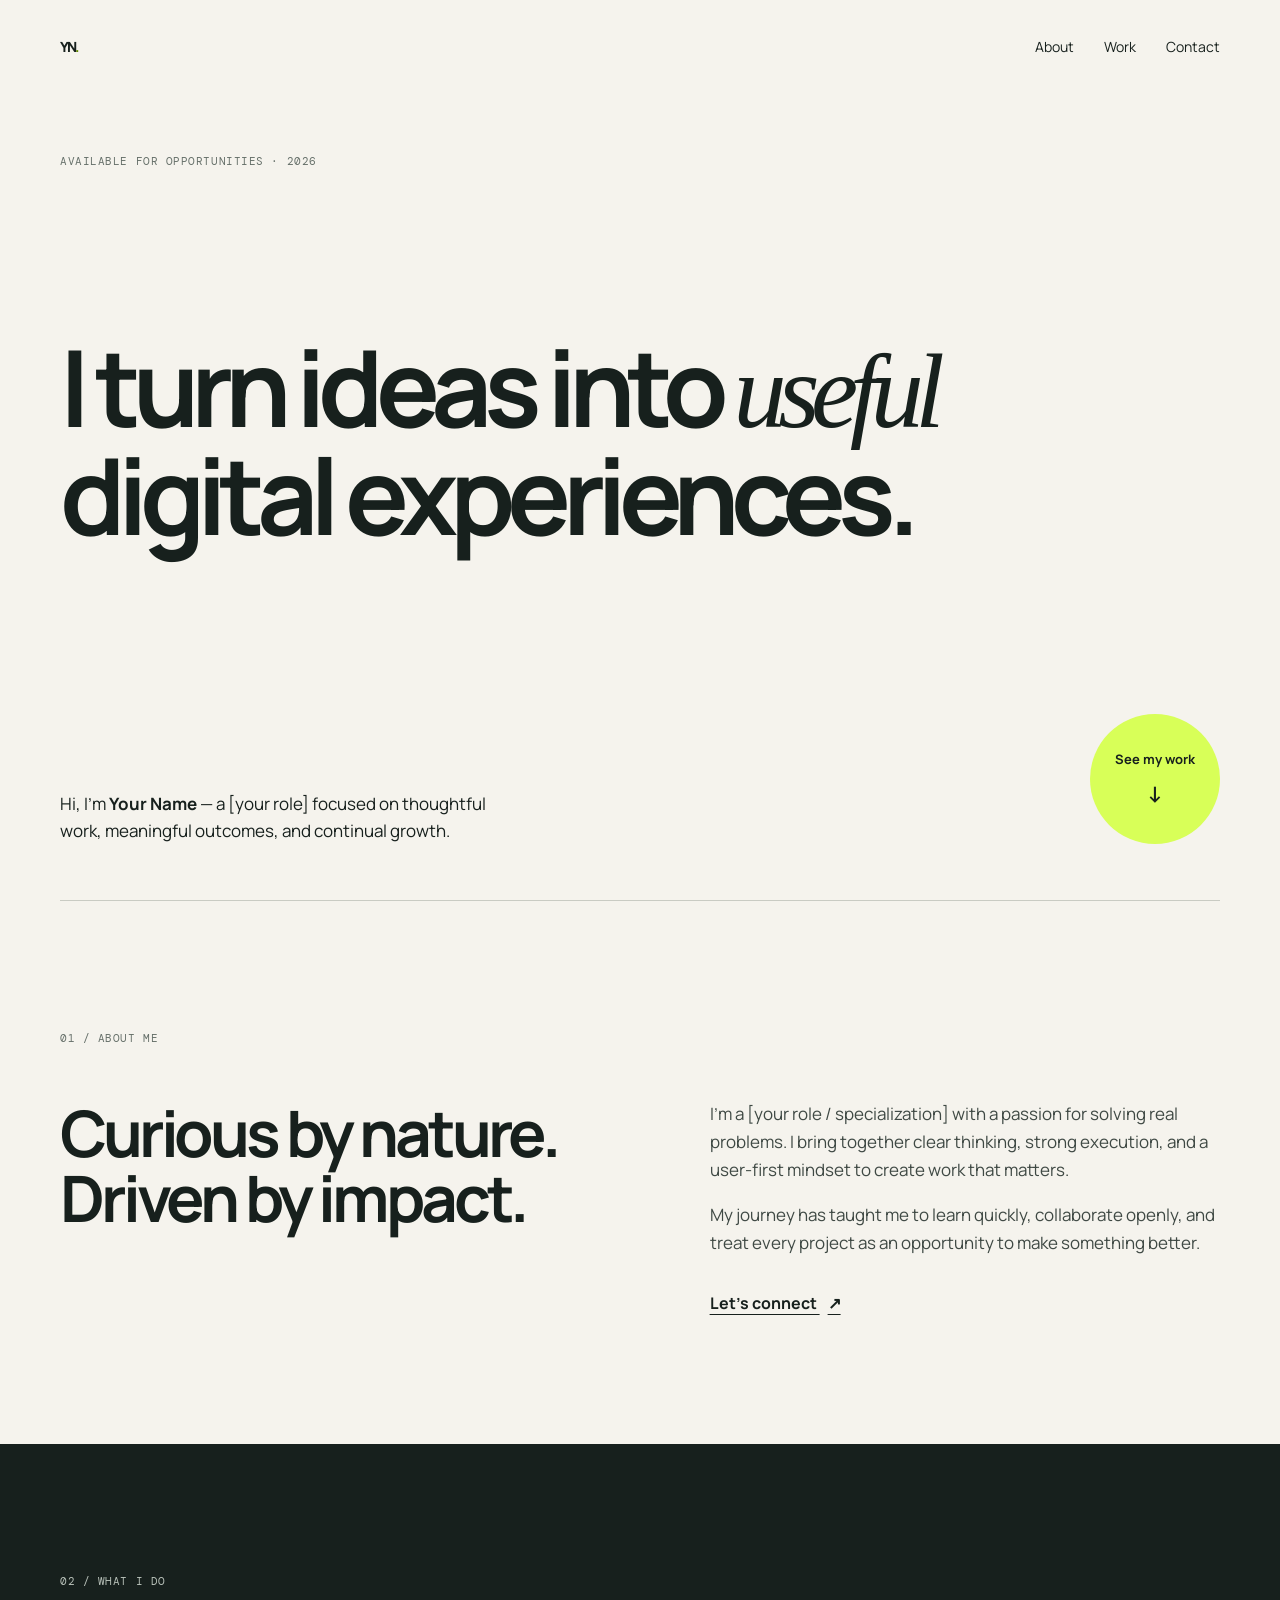
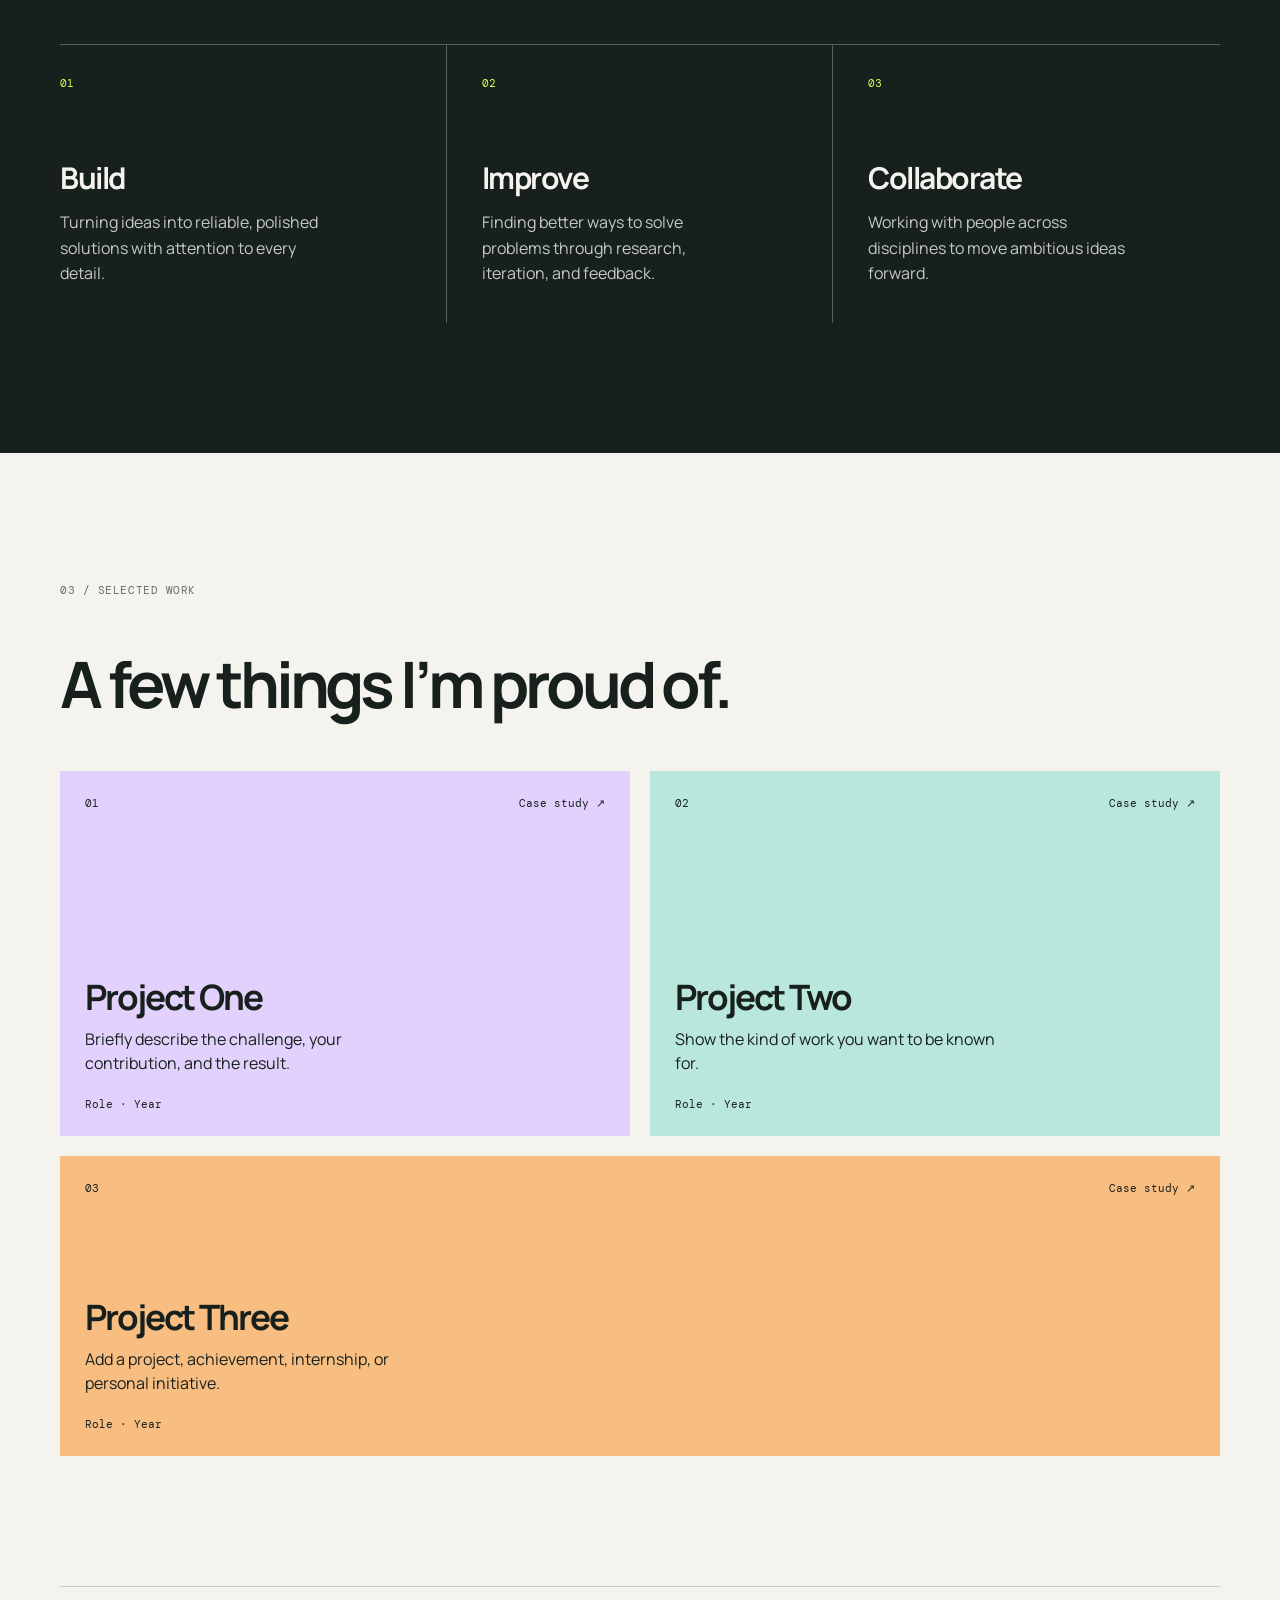
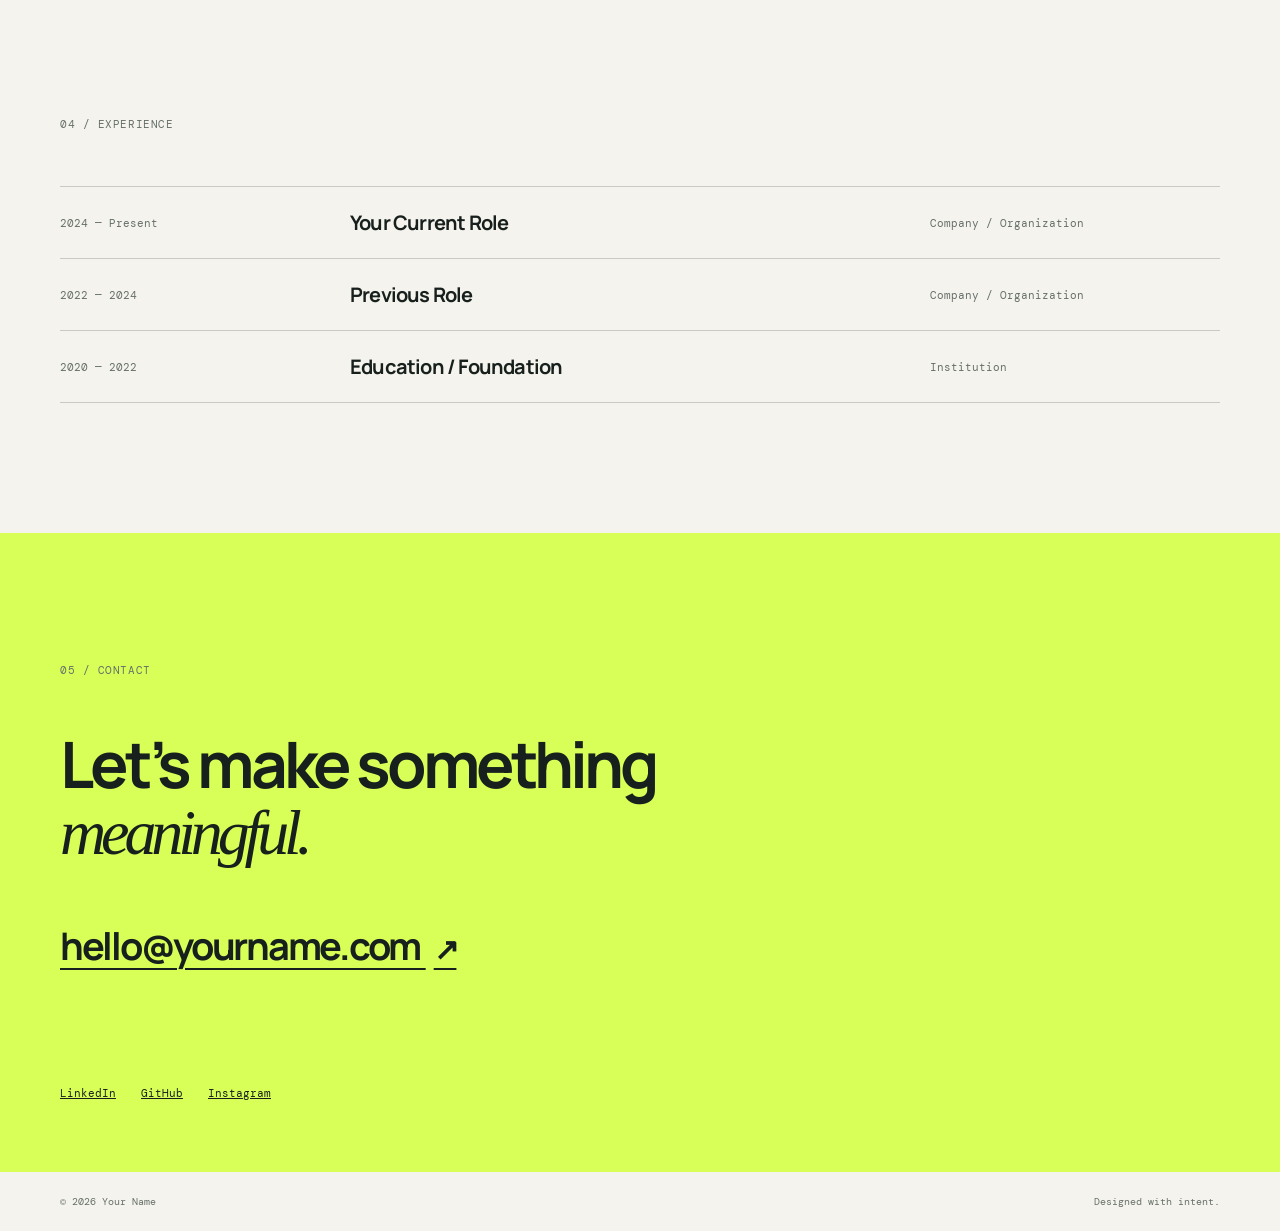
==== index.html @ f80cfa5d "Add files via upload" ====
<!doctype html>
<html lang="en">
<head>
  <meta charset="UTF-8" />
  <meta name="viewport" content="width=device-width, initial-scale=1.0" />
  <meta name="description" content="Personal portfolio of Your Name." />
  <title>Your Name — Portfolio</title>
  <link rel="preconnect" href="https://fonts.googleapis.com">
  <link rel="preconnect" href="https://fonts.gstatic.com" crossorigin>
  <link href="https://fonts.googleapis.com/css2?family=DM+Mono:wght@400;500&family=Manrope:wght@400;500;600;700;800&display=swap" rel="stylesheet">
  <link rel="stylesheet" href="styles.css" />
</head>
<body>
  <header class="nav wrap">
    <a class="logo" href="#home" aria-label="Your Name home">YN<span>.</span></a>
    <button class="menu" aria-label="Open navigation" aria-expanded="false">Menu</button>
    <nav aria-label="Main navigation"><a href="#about">About</a><a href="#work">Work</a><a href="#contact">Contact</a></nav>
  </header>

  <main id="home">
    <section class="hero wrap">
      <p class="eyebrow">Available for opportunities · 2026</p>
      <h1>I turn ideas into <em>useful</em> digital experiences.</h1>
      <div class="hero-bottom">
        <p>Hi, I’m <strong>Your Name</strong> — a [your role] focused on thoughtful work, meaningful outcomes, and continual growth.</p>
        <a class="round-link" href="#work">See my work <span>↓</span></a>
      </div>
    </section>

    <section id="about" class="about wrap section">
      <p class="eyebrow">01 / About me</p>
      <div class="split">
        <h2>Curious by nature.<br>Driven by impact.</h2>
        <div>
          <p>I’m a [your role / specialization] with a passion for solving real problems. I bring together clear thinking, strong execution, and a user-first mindset to create work that matters.</p>
          <p>My journey has taught me to learn quickly, collaborate openly, and treat every project as an opportunity to make something better.</p>
          <a class="text-link" href="#contact">Let’s connect <span>↗</span></a>
        </div>
      </div>
    </section>

    <section class="skills section"><div class="wrap">
      <p class="eyebrow">02 / What I do</p>
      <div class="skill-grid">
        <article><span>01</span><h3>Build</h3><p>Turning ideas into reliable, polished solutions with attention to every detail.</p></article>
        <article><span>02</span><h3>Improve</h3><p>Finding better ways to solve problems through research, iteration, and feedback.</p></article>
        <article><span>03</span><h3>Collaborate</h3><p>Working with people across disciplines to move ambitious ideas forward.</p></article>
      </div>
    </div></section>

    <section id="work" class="work wrap section">
      <p class="eyebrow">03 / Selected work</p>
      <h2>A few things I’m proud of.</h2>
      <div class="projects">
        <a class="project one" href="#" aria-label="View Project One"><div><span>01</span><span>Case study ↗</span></div><h3>Project One</h3><p>Briefly describe the challenge, your contribution, and the result.</p><small>Role · Year</small></a>
        <a class="project two" href="#" aria-label="View Project Two"><div><span>02</span><span>Case study ↗</span></div><h3>Project Two</h3><p>Show the kind of work you want to be known for.</p><small>Role · Year</small></a>
        <a class="project three" href="#" aria-label="View Project Three"><div><span>03</span><span>Case study ↗</span></div><h3>Project Three</h3><p>Add a project, achievement, internship, or personal initiative.</p><small>Role · Year</small></a>
      </div>
    </section>

    <section class="experience wrap section">
      <p class="eyebrow">04 / Experience</p>
      <div class="roles">
        <div><p>2024 — Present</p><h3>Your Current Role</h3><span>Company / Organization</span></div>
        <div><p>2022 — 2024</p><h3>Previous Role</h3><span>Company / Organization</span></div>
        <div><p>2020 — 2022</p><h3>Education / Foundation</h3><span>Institution</span></div>
      </div>
    </section>

    <section id="contact" class="contact"><div class="wrap">
      <p class="eyebrow">05 / Contact</p>
      <h2>Let’s make something<br><em>meaningful.</em></h2>
      <a class="email" href="mailto:hello@yourname.com">hello@yourname.com <span>↗</span></a>
      <div class="socials"><a href="#">LinkedIn</a><a href="#">GitHub</a><a href="#">Instagram</a></div>
    </div></section>
  </main>
  <footer class="wrap"><span>© 2026 Your Name</span><span>Designed with intent.</span></footer>
  <script src="script.js"></script>
</body>
</html>
---- styles.css ----
:root{--ink:#17201d;--paper:#f5f3ed;--lime:#d8ff58;--line:#c9cbc3;--muted:#66706a}*{box-sizing:border-box}html{scroll-behavior:smooth}body{margin:0;background:var(--paper);color:var(--ink);font-family:Manrope,Arial,sans-serif}.wrap{width:min(1160px,calc(100% - 48px));margin:auto}.nav{height:92px;display:flex;align-items:center;justify-content:space-between}.logo{font-size:25px;font-weight:800;color:inherit;text-decoration:none;letter-spacing:-2px}.logo span{color:#638900}.nav nav{display:flex;gap:30px}.nav a{font-size:14px;color:inherit;text-decoration:none}.menu{display:none;border:0;background:none;font:inherit}.hero{min-height:calc(100vh - 92px);display:flex;flex-direction:column;justify-content:space-between;padding:62px 0 56px}.eyebrow{font-family:"DM Mono",monospace;text-transform:uppercase;font-size:11px;letter-spacing:.05em;margin:0;color:var(--muted)}h1,h2,h3,p{margin-top:0}h1{font-size:clamp(52px,8.3vw,116px);line-height:.98;letter-spacing:-.075em;max-width:1010px;margin:65px 0}em{font-family:Georgia,serif;font-weight:400;letter-spacing:-.08em}.hero-bottom{display:flex;align-items:end;justify-content:space-between;gap:35px}.hero-bottom p{font-size:17px;line-height:1.55;max-width:440px;margin:0}.round-link{width:130px;height:130px;border-radius:50%;background:var(--lime);color:var(--ink);text-decoration:none;font-size:13px;font-weight:700;display:flex;align-items:center;justify-content:center;flex-direction:column;gap:10px;transition:transform .2s}.round-link:hover{transform:rotate(8deg)}.round-link span{font-size:22px}.section{padding:130px 0}.about{border-top:1px solid var(--line)}.split{display:grid;grid-template-columns:1fr 1fr;gap:12%;margin-top:55px}.split h2,.work h2,.contact h2{font-size:clamp(38px,5vw,70px);line-height:1.02;letter-spacing:-.065em;margin:0}.split p{font-size:17px;line-height:1.65;color:#3f4944}.text-link{display:inline-block;color:inherit;margin-top:18px;font-weight:700;text-decoration-thickness:1px;text-underline-offset:5px}.text-link span{margin-left:8px}.skills{background:var(--ink);color:var(--paper)}.skills .eyebrow{color:#b8c1b9}.skill-grid{display:grid;grid-template-columns:repeat(3,1fr);margin-top:56px;border-top:1px solid #526057}.skill-grid article{padding:25px 35px 20px 0;border-right:1px solid #526057}.skill-grid article+article{padding-left:35px}.skill-grid article:last-child{border:0}.skill-grid span{font-family:"DM Mono";font-size:11px;color:var(--lime)}.skill-grid h3{font-size:30px;letter-spacing:-.05em;margin:65px 0 12px}.skill-grid p{color:#c5cbc4;line-height:1.6;max-width:270px}.work h2{margin:54px 0 55px}.projects{display:grid;grid-template-columns:repeat(2,1fr);gap:20px}.project{min-height:365px;padding:25px;display:flex;flex-direction:column;justify-content:end;color:var(--ink);text-decoration:none;transition:transform .2s}.project:hover{transform:translateY(-6px)}.project div{display:flex;justify-content:space-between;align-self:stretch;margin-bottom:auto;font-family:"DM Mono";font-size:11px}.project h3{font-size:35px;letter-spacing:-.06em;margin:0 0 6px}.project p{line-height:1.5;max-width:330px;margin-bottom:22px}.project small{font-family:"DM Mono";font-size:11px}.one{background:#e3d1fd}.two{background:#b9e7db}.three{background:#f8bd81;grid-column:span 2;min-height:300px}.experience{border-top:1px solid var(--line)}.roles{margin-top:55px;border-top:1px solid var(--line)}.roles div{display:grid;grid-template-columns:1fr 2fr 1fr;align-items:center;padding:22px 0;border-bottom:1px solid var(--line)}.roles p,.roles span{font-family:"DM Mono";font-size:11px;margin:0;color:var(--muted)}.roles h3{font-size:20px;letter-spacing:-.04em;margin:0}.contact{background:var(--lime);padding:130px 0 72px}.contact h2{margin:54px 0}.email{font-size:clamp(21px,3vw,38px);color:inherit;font-weight:700;letter-spacing:-.06em;text-decoration-thickness:2px;text-underline-offset:8px}.email span{font-size:.8em;margin-left:8px}.socials{margin-top:115px;display:flex;gap:25px}.socials a{font-family:"DM Mono";font-size:11px;color:inherit}footer{display:flex;justify-content:space-between;padding:23px 0;color:var(--muted);font-family:"DM Mono";font-size:10px}
@media(max-width:700px){.wrap{width:min(100% - 32px,1160px)}.nav{height:70px}.nav nav{display:none}.menu{display:block}.nav.open nav{position:absolute;top:70px;left:0;right:0;padding:25px 16px;background:var(--paper);display:flex;flex-direction:column;z-index:2;border-bottom:1px solid var(--line)}.hero{min-height:calc(100vh - 70px);padding:38px 0}h1{margin:48px 0;font-size:clamp(48px,15vw,72px)}.hero-bottom,.split{display:block}.hero-bottom p{margin-bottom:35px}.section{padding:82px 0}.split{margin-top:38px}.split h2{margin-bottom:32px}.skill-grid,.projects{grid-template-columns:1fr}.skill-grid article,.skill-grid article+article{padding:23px 0;border-right:0;border-bottom:1px solid #526057}.skill-grid h3{margin-top:45px}.project,.three{grid-column:auto;min-height:310px}.roles div{grid-template-columns:1fr;gap:7px;padding:18px 0}.contact{padding:82px 0 42px}.socials{margin-top:80px}.round-link{width:112px;height:112px}}
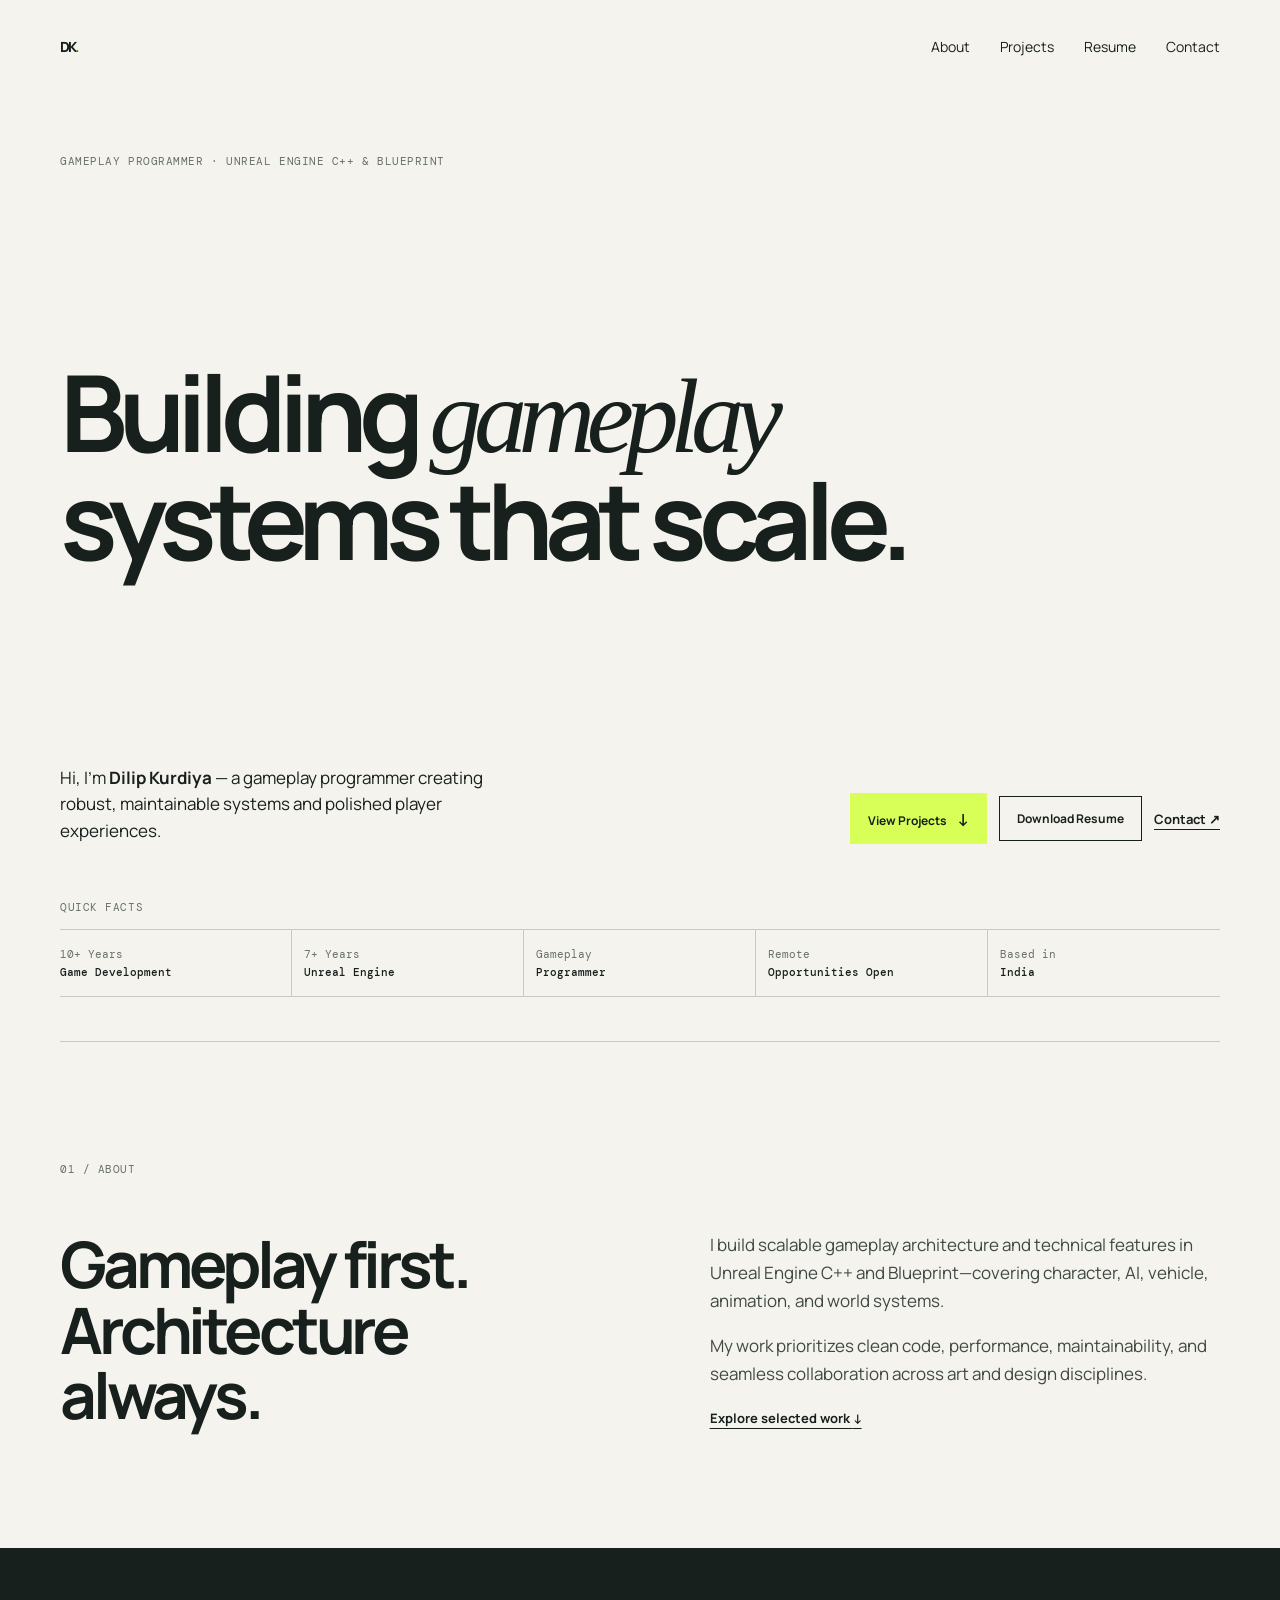
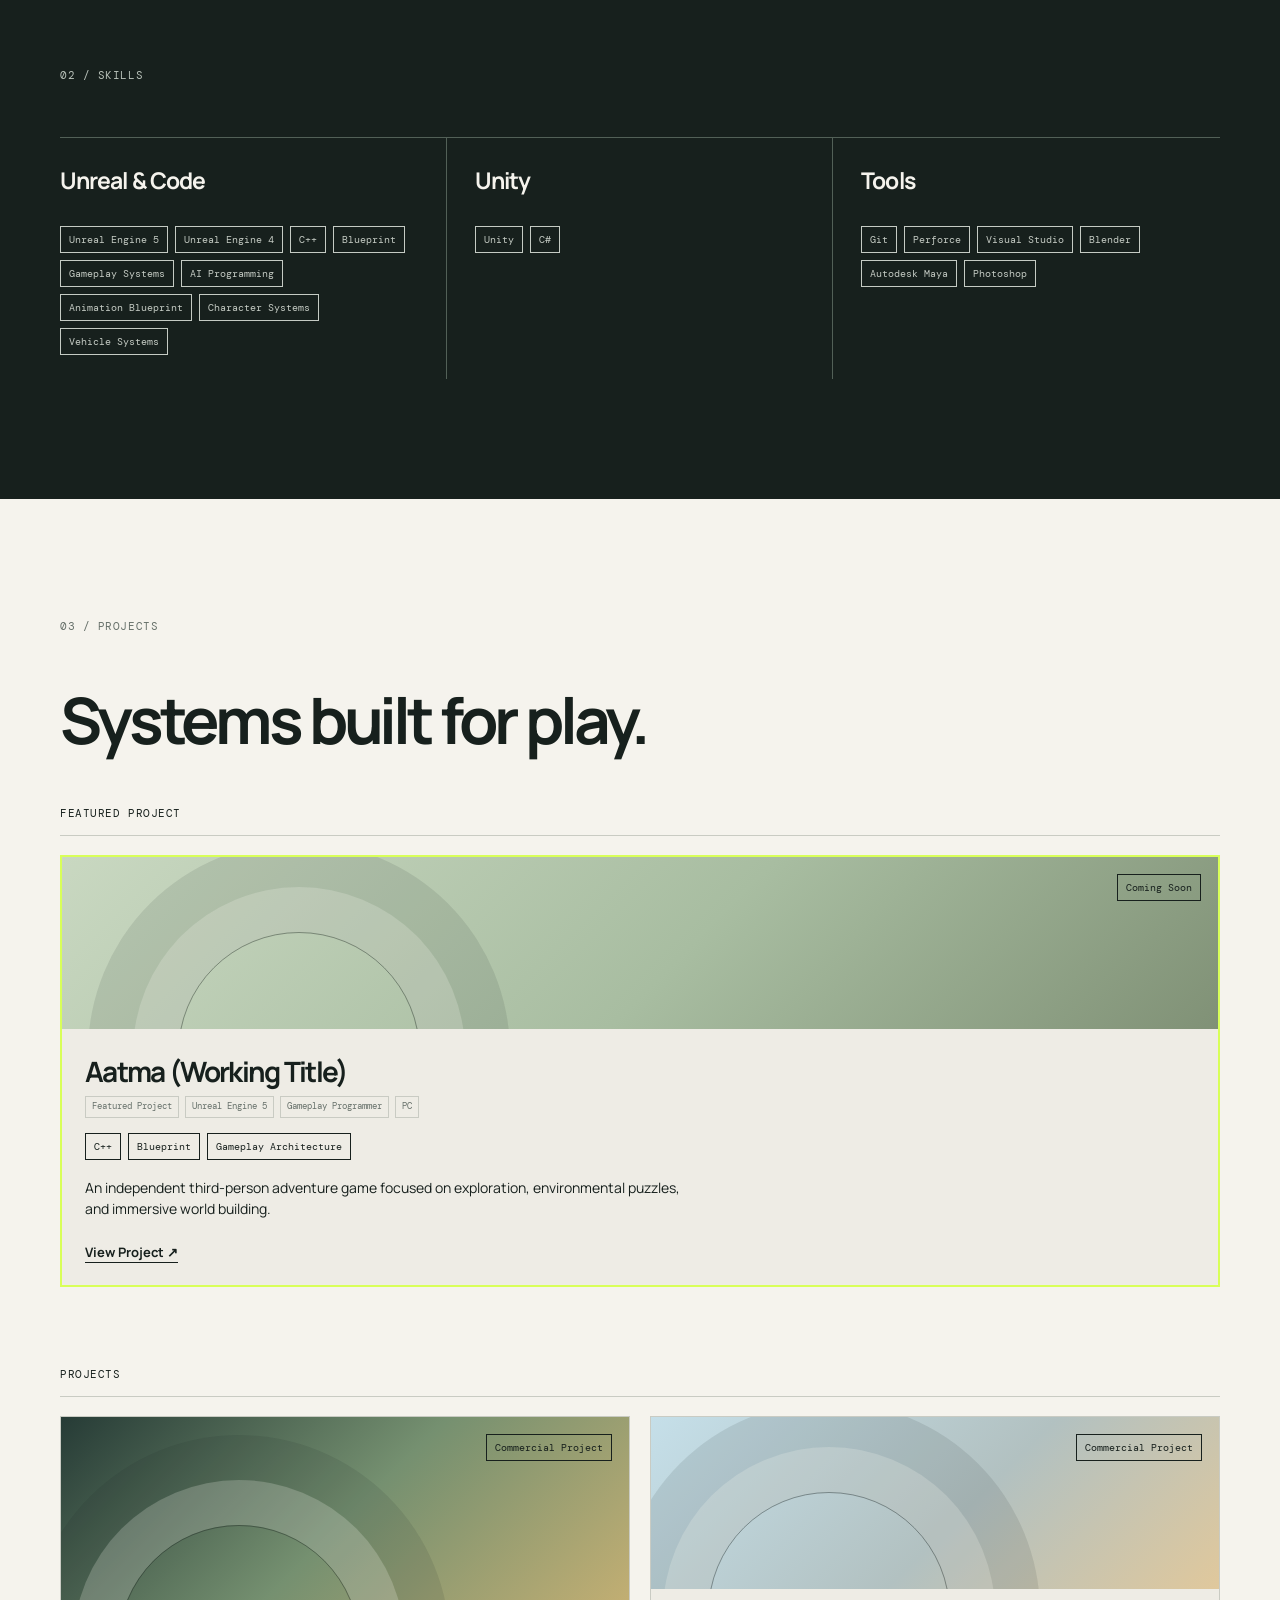
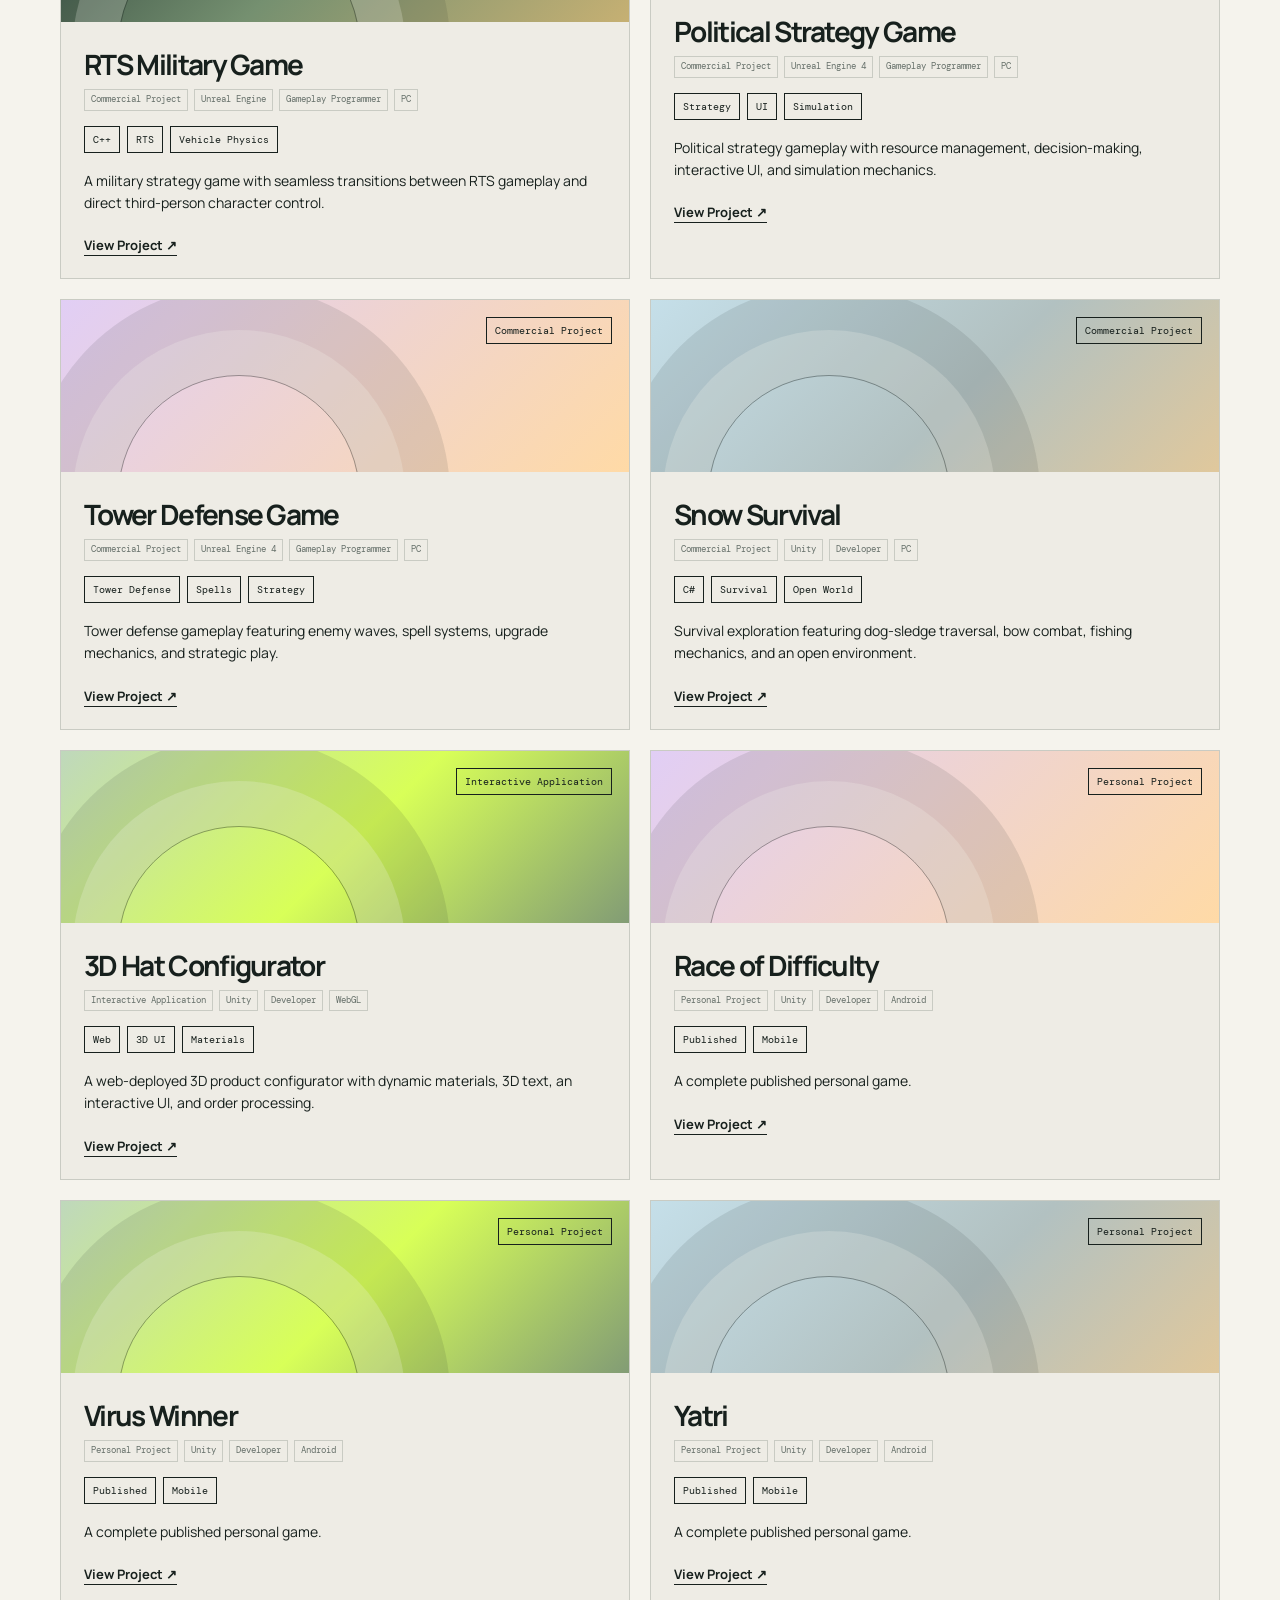
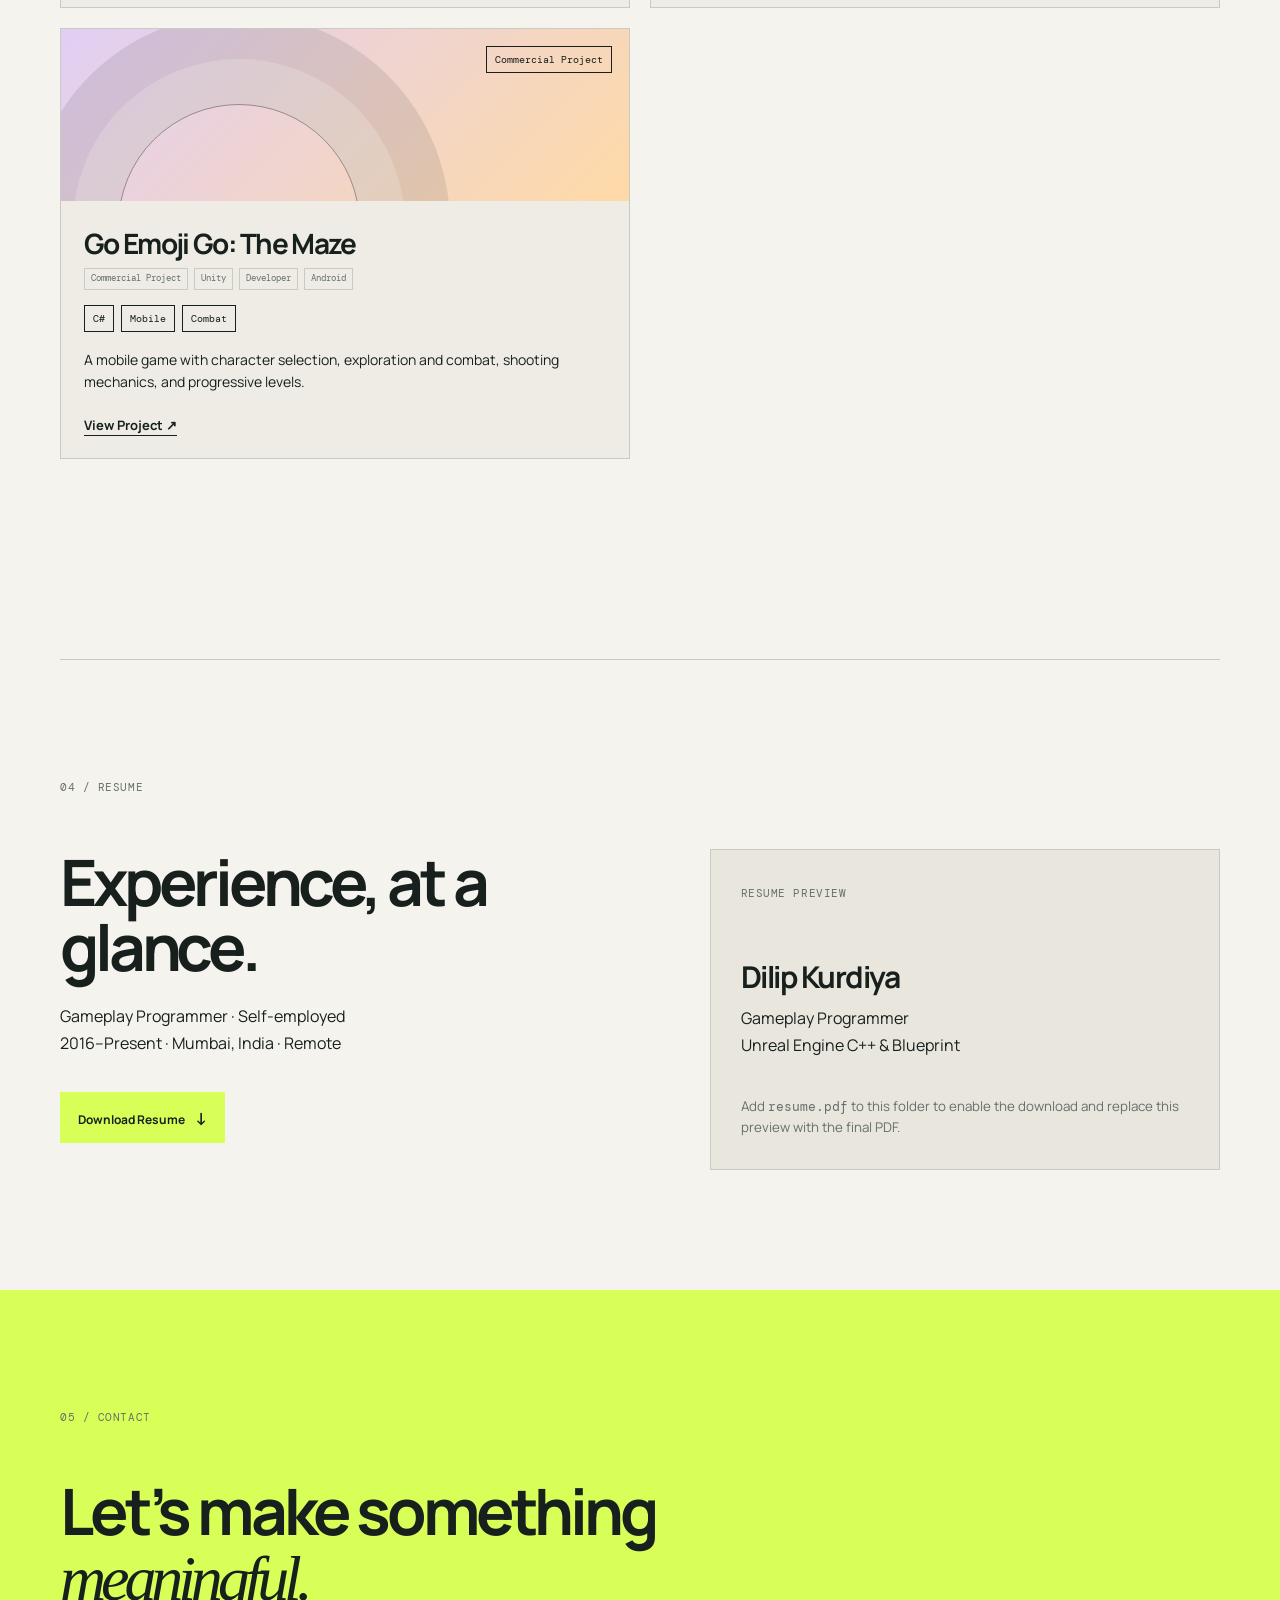
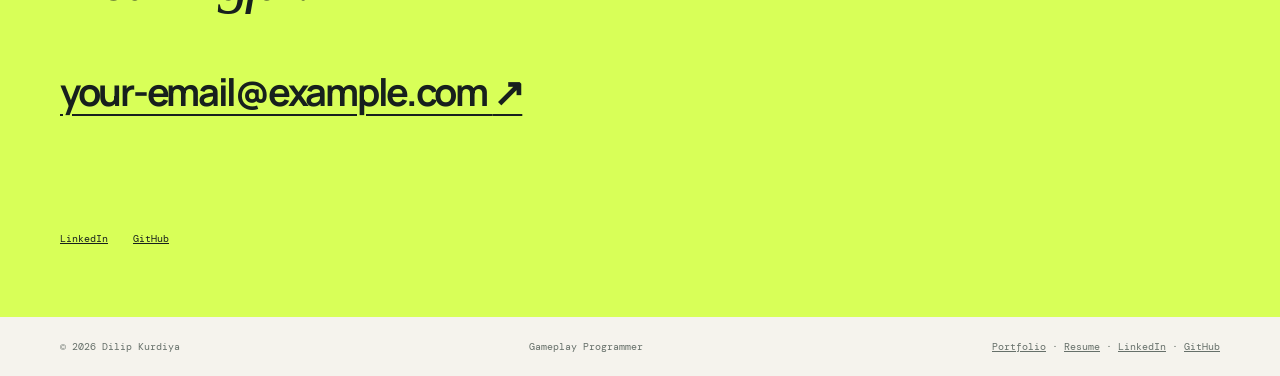
==== commit f255e93a: "Add files via upload" ====
--- a/index.html
+++ b/index.html
@@ -1,80 +1,25 @@
 <!doctype html>
 <html lang="en">
 <head>
-  <meta charset="UTF-8" />
-  <meta name="viewport" content="width=device-width, initial-scale=1.0" />
-  <meta name="description" content="Personal portfolio of Your Name." />
-  <title>Your Name — Portfolio</title>
-  <link rel="preconnect" href="https://fonts.googleapis.com">
-  <link rel="preconnect" href="https://fonts.gstatic.com" crossorigin>
-  <link href="https://fonts.googleapis.com/css2?family=DM+Mono:wght@400;500&family=Manrope:wght@400;500;600;700;800&display=swap" rel="stylesheet">
-  <link rel="stylesheet" href="styles.css" />
+  <meta charset="UTF-8"><meta name="viewport" content="width=device-width, initial-scale=1.0">
+  <meta name="description" content="Dilip Kurdiya — Gameplay Programmer specializing in Unreal Engine.">
+  <title>Dilip Kurdiya — Gameplay Programmer</title>
+  <link rel="preconnect" href="https://fonts.googleapis.com"><link rel="preconnect" href="https://fonts.gstatic.com" crossorigin>
+  <link href="https://fonts.googleapis.com/css2?family=DM+Mono:wght@400;500&family=Manrope:wght@400;500;600;700;800&display=swap" rel="stylesheet"><link rel="stylesheet" href="styles.css">
 </head>
 <body>
-  <header class="nav wrap">
-    <a class="logo" href="#home" aria-label="Your Name home">YN<span>.</span></a>
-    <button class="menu" aria-label="Open navigation" aria-expanded="false">Menu</button>
-    <nav aria-label="Main navigation"><a href="#about">About</a><a href="#work">Work</a><a href="#contact">Contact</a></nav>
-  </header>
-
+  <header class="nav wrap"><a class="logo" href="#home" aria-label="Dilip Kurdiya home">DK<span>.</span></a><button class="menu" aria-label="Open navigation" aria-expanded="false">Menu</button><nav aria-label="Main navigation"><a href="#about">About</a><a href="#projects">Projects</a><a href="#resume">Resume</a><a href="#contact">Contact</a></nav></header>
   <main id="home">
     <section class="hero wrap">
-      <p class="eyebrow">Available for opportunities · 2026</p>
-      <h1>I turn ideas into <em>useful</em> digital experiences.</h1>
-      <div class="hero-bottom">
-        <p>Hi, I’m <strong>Your Name</strong> — a [your role] focused on thoughtful work, meaningful outcomes, and continual growth.</p>
-        <a class="round-link" href="#work">See my work <span>↓</span></a>
-      </div>
+      <p class="eyebrow">Gameplay Programmer · Unreal Engine C++ &amp; Blueprint</p>
+      <h1>Building <em>gameplay</em> systems that scale.</h1>
+      <div class="hero-bottom"><p>Hi, I’m <strong>Dilip Kurdiya</strong> — a gameplay programmer creating robust, maintainable systems and polished player experiences.</p><div class="hero-actions"><a class="button primary" href="#projects">View Projects <span>↓</span></a><a class="button" href="#resume">Download Resume</a><a class="text-link" href="#contact">Contact <span>↗</span></a></div></div>
     </section>
-
-    <section id="about" class="about wrap section">
-      <p class="eyebrow">01 / About me</p>
-      <div class="split">
-        <h2>Curious by nature.<br>Driven by impact.</h2>
-        <div>
-          <p>I’m a [your role / specialization] with a passion for solving real problems. I bring together clear thinking, strong execution, and a user-first mindset to create work that matters.</p>
-          <p>My journey has taught me to learn quickly, collaborate openly, and treat every project as an opportunity to make something better.</p>
-          <a class="text-link" href="#contact">Let’s connect <span>↗</span></a>
-        </div>
-      </div>
-    </section>
-
-    <section class="skills section"><div class="wrap">
-      <p class="eyebrow">02 / What I do</p>
-      <div class="skill-grid">
-        <article><span>01</span><h3>Build</h3><p>Turning ideas into reliable, polished solutions with attention to every detail.</p></article>
-        <article><span>02</span><h3>Improve</h3><p>Finding better ways to solve problems through research, iteration, and feedback.</p></article>
-        <article><span>03</span><h3>Collaborate</h3><p>Working with people across disciplines to move ambitious ideas forward.</p></article>
-      </div>
-    </div></section>
-
-    <section id="work" class="work wrap section">
-      <p class="eyebrow">03 / Selected work</p>
-      <h2>A few things I’m proud of.</h2>
-      <div class="projects">
-        <a class="project one" href="#" aria-label="View Project One"><div><span>01</span><span>Case study ↗</span></div><h3>Project One</h3><p>Briefly describe the challenge, your contribution, and the result.</p><small>Role · Year</small></a>
-        <a class="project two" href="#" aria-label="View Project Two"><div><span>02</span><span>Case study ↗</span></div><h3>Project Two</h3><p>Show the kind of work you want to be known for.</p><small>Role · Year</small></a>
-        <a class="project three" href="#" aria-label="View Project Three"><div><span>03</span><span>Case study ↗</span></div><h3>Project Three</h3><p>Add a project, achievement, internship, or personal initiative.</p><small>Role · Year</small></a>
-      </div>
-    </section>
-
-    <section class="experience wrap section">
-      <p class="eyebrow">04 / Experience</p>
-      <div class="roles">
-        <div><p>2024 — Present</p><h3>Your Current Role</h3><span>Company / Organization</span></div>
-        <div><p>2022 — 2024</p><h3>Previous Role</h3><span>Company / Organization</span></div>
-        <div><p>2020 — 2022</p><h3>Education / Foundation</h3><span>Institution</span></div>
-      </div>
-    </section>
-
-    <section id="contact" class="contact"><div class="wrap">
-      <p class="eyebrow">05 / Contact</p>
-      <h2>Let’s make something<br><em>meaningful.</em></h2>
-      <a class="email" href="mailto:hello@yourname.com">hello@yourname.com <span>↗</span></a>
-      <div class="socials"><a href="#">LinkedIn</a><a href="#">GitHub</a><a href="#">Instagram</a></div>
-    </div></section>
-  </main>
-  <footer class="wrap"><span>© 2026 Your Name</span><span>Designed with intent.</span></footer>
-  <script src="script.js"></script>
-</body>
-</html>
+    <section class="facts wrap" aria-label="Quick facts"><p class="eyebrow">Quick facts</p><div><span>10+ Years<br><b>Game Development</b></span><span>7+ Years<br><b>Unreal Engine</b></span><span>Gameplay<br><b>Programmer</b></span><span>Remote<br><b>Opportunities Open</b></span><span>Based in<br><b>India</b></span></div></section>
+    <section id="about" class="about wrap section"><p class="eyebrow">01 / About</p><div class="split"><h2>Gameplay first.<br>Architecture always.</h2><div><p>I build scalable gameplay architecture and technical features in Unreal Engine C++ and Blueprint—covering character, AI, vehicle, animation, and world systems.</p><p>My work prioritizes clean code, performance, maintainability, and seamless collaboration across art and design disciplines.</p><a class="text-link" href="#projects">Explore selected work <span>↓</span></a></div></div></section>
+    <section class="skills section"><div class="wrap"><p class="eyebrow">02 / Skills</p><div class="skill-groups"><article><h3>Unreal &amp; Code</h3><div class="badges"><span>Unreal Engine 5</span><span>Unreal Engine 4</span><span>C++</span><span>Blueprint</span><span>Gameplay Systems</span><span>AI Programming</span><span>Animation Blueprint</span><span>Character Systems</span><span>Vehicle Systems</span></div></article><article><h3>Unity</h3><div class="badges"><span>Unity</span><span>C#</span></div></article><article><h3>Tools</h3><div class="badges"><span>Git</span><span>Perforce</span><span>Visual Studio</span><span>Blender</span><span>Autodesk Maya</span><span>Photoshop</span></div></article></div></div></section>
+    <section id="projects" class="projects-section wrap section"><p class="eyebrow">03 / Projects</p><h2>Systems built for play.</h2><div id="project-groups"></div></section>
+    <section id="resume" class="resume wrap section"><p class="eyebrow">04 / Resume</p><div class="resume-layout"><div><h2>Experience, at a glance.</h2><p>Gameplay Programmer · Self-employed<br>2016–Present · Mumbai, India · Remote</p><a class="button primary resume-download" href="resume.pdf" download>Download Resume <span>↓</span></a></div><div class="resume-preview"><span class="eyebrow">Resume Preview</span><h3>Dilip Kurdiya</h3><p>Gameplay Programmer<br>Unreal Engine C++ &amp; Blueprint</p><small>Add <code>resume.pdf</code> to this folder to enable the download and replace this preview with the final PDF.</small></div></div></section>
+    <section id="contact" class="contact"><div class="wrap"><p class="eyebrow">05 / Contact</p><h2>Let’s make something<br><em>meaningful.</em></h2><a class="email" href="mailto:your-email@example.com">your-email@example.com <span>↗</span></a><div class="socials"><a href="https://www.linkedin.com/in/dilipkurdiya" target="_blank" rel="noopener noreferrer">LinkedIn</a><a href="https://github.com/DilipKurdiya" target="_blank" rel="noopener noreferrer">GitHub</a></div></div></section>
+  </main><footer class="wrap"><span>© 2026 Dilip Kurdiya</span><span>Gameplay Programmer</span><span><a href="#projects">Portfolio</a> · <a href="#resume">Resume</a> · <a href="https://www.linkedin.com/in/dilipkurdiya">LinkedIn</a> · <a href="https://github.com/DilipKurdiya">GitHub</a></span></footer><script src="script.js"></script>
+</body></html>
--- a/styles.css
+++ b/styles.css
@@ -1,2 +1,7 @@
-:root{--ink:#17201d;--paper:#f5f3ed;--lime:#d8ff58;--line:#c9cbc3;--muted:#66706a}*{box-sizing:border-box}html{scroll-behavior:smooth}body{margin:0;background:var(--paper);color:var(--ink);font-family:Manrope,Arial,sans-serif}.wrap{width:min(1160px,calc(100% - 48px));margin:auto}.nav{height:92px;display:flex;align-items:center;justify-content:space-between}.logo{font-size:25px;font-weight:800;color:inherit;text-decoration:none;letter-spacing:-2px}.logo span{color:#638900}.nav nav{display:flex;gap:30px}.nav a{font-size:14px;color:inherit;text-decoration:none}.menu{display:none;border:0;background:none;font:inherit}.hero{min-height:calc(100vh - 92px);display:flex;flex-direction:column;justify-content:space-between;padding:62px 0 56px}.eyebrow{font-family:"DM Mono",monospace;text-transform:uppercase;font-size:11px;letter-spacing:.05em;margin:0;color:var(--muted)}h1,h2,h3,p{margin-top:0}h1{font-size:clamp(52px,8.3vw,116px);line-height:.98;letter-spacing:-.075em;max-width:1010px;margin:65px 0}em{font-family:Georgia,serif;font-weight:400;letter-spacing:-.08em}.hero-bottom{display:flex;align-items:end;justify-content:space-between;gap:35px}.hero-bottom p{font-size:17px;line-height:1.55;max-width:440px;margin:0}.round-link{width:130px;height:130px;border-radius:50%;background:var(--lime);color:var(--ink);text-decoration:none;font-size:13px;font-weight:700;display:flex;align-items:center;justify-content:center;flex-direction:column;gap:10px;transition:transform .2s}.round-link:hover{transform:rotate(8deg)}.round-link span{font-size:22px}.section{padding:130px 0}.about{border-top:1px solid var(--line)}.split{display:grid;grid-template-columns:1fr 1fr;gap:12%;margin-top:55px}.split h2,.work h2,.contact h2{font-size:clamp(38px,5vw,70px);line-height:1.02;letter-spacing:-.065em;margin:0}.split p{font-size:17px;line-height:1.65;color:#3f4944}.text-link{display:inline-block;color:inherit;margin-top:18px;font-weight:700;text-decoration-thickness:1px;text-underline-offset:5px}.text-link span{margin-left:8px}.skills{background:var(--ink);color:var(--paper)}.skills .eyebrow{color:#b8c1b9}.skill-grid{display:grid;grid-template-columns:repeat(3,1fr);margin-top:56px;border-top:1px solid #526057}.skill-grid article{padding:25px 35px 20px 0;border-right:1px solid #526057}.skill-grid article+article{padding-left:35px}.skill-grid article:last-child{border:0}.skill-grid span{font-family:"DM Mono";font-size:11px;color:var(--lime)}.skill-grid h3{font-size:30px;letter-spacing:-.05em;margin:65px 0 12px}.skill-grid p{color:#c5cbc4;line-height:1.6;max-width:270px}.work h2{margin:54px 0 55px}.projects{display:grid;grid-template-columns:repeat(2,1fr);gap:20px}.project{min-height:365px;padding:25px;display:flex;flex-direction:column;justify-content:end;color:var(--ink);text-decoration:none;transition:transform .2s}.project:hover{transform:translateY(-6px)}.project div{display:flex;justify-content:space-between;align-self:stretch;margin-bottom:auto;font-family:"DM Mono";font-size:11px}.project h3{font-size:35px;letter-spacing:-.06em;margin:0 0 6px}.project p{line-height:1.5;max-width:330px;margin-bottom:22px}.project small{font-family:"DM Mono";font-size:11px}.one{background:#e3d1fd}.two{background:#b9e7db}.three{background:#f8bd81;grid-column:span 2;min-height:300px}.experience{border-top:1px solid var(--line)}.roles{margin-top:55px;border-top:1px solid var(--line)}.roles div{display:grid;grid-template-columns:1fr 2fr 1fr;align-items:center;padding:22px 0;border-bottom:1px solid var(--line)}.roles p,.roles span{font-family:"DM Mono";font-size:11px;margin:0;color:var(--muted)}.roles h3{font-size:20px;letter-spacing:-.04em;margin:0}.contact{background:var(--lime);padding:130px 0 72px}.contact h2{margin:54px 0}.email{font-size:clamp(21px,3vw,38px);color:inherit;font-weight:700;letter-spacing:-.06em;text-decoration-thickness:2px;text-underline-offset:8px}.email span{font-size:.8em;margin-left:8px}.socials{margin-top:115px;display:flex;gap:25px}.socials a{font-family:"DM Mono";font-size:11px;color:inherit}footer{display:flex;justify-content:space-between;padding:23px 0;color:var(--muted);font-family:"DM Mono";font-size:10px}
-@media(max-width:700px){.wrap{width:min(100% - 32px,1160px)}.nav{height:70px}.nav nav{display:none}.menu{display:block}.nav.open nav{position:absolute;top:70px;left:0;right:0;padding:25px 16px;background:var(--paper);display:flex;flex-direction:column;z-index:2;border-bottom:1px solid var(--line)}.hero{min-height:calc(100vh - 70px);padding:38px 0}h1{margin:48px 0;font-size:clamp(48px,15vw,72px)}.hero-bottom,.split{display:block}.hero-bottom p{margin-bottom:35px}.section{padding:82px 0}.split{margin-top:38px}.split h2{margin-bottom:32px}.skill-grid,.projects{grid-template-columns:1fr}.skill-grid article,.skill-grid article+article{padding:23px 0;border-right:0;border-bottom:1px solid #526057}.skill-grid h3{margin-top:45px}.project,.three{grid-column:auto;min-height:310px}.roles div{grid-template-columns:1fr;gap:7px;padding:18px 0}.contact{padding:82px 0 42px}.socials{margin-top:80px}.round-link{width:112px;height:112px}}
+:root{--ink:#17201d;--paper:#f5f3ed;--lime:#d8ff58;--line:#c9cbc3;--muted:#66706a}*{box-sizing:border-box}html{scroll-behavior:smooth}body{margin:0;background:var(--paper);color:var(--ink);font-family:Manrope,Arial,sans-serif}.wrap{width:min(1160px,calc(100% - 48px));margin:auto}.nav{height:92px;display:flex;align-items:center;justify-content:space-between}.logo{font-size:25px;font-weight:800;color:inherit;text-decoration:none;letter-spacing:-2px}.logo span{color:#638900}.nav nav{display:flex;gap:30px}.nav a{font-size:14px;color:inherit;text-decoration:none}.menu{display:none;border:0;background:none;font:inherit}.eyebrow{font-family:"DM Mono",monospace;text-transform:uppercase;font-size:11px;letter-spacing:.05em;margin:0;color:var(--muted)}h1,h2,h3,h4,p{margin-top:0}h1{font-size:clamp(52px,8.3vw,116px);line-height:.98;letter-spacing:-.075em;max-width:1010px;margin:65px 0}h2{font-size:clamp(38px,5vw,70px);line-height:1.02;letter-spacing:-.065em}em{font-family:Georgia,serif;font-weight:400;letter-spacing:-.08em}.hero{min-height:calc(100vh - 92px);display:flex;flex-direction:column;justify-content:space-between;padding:62px 0 56px}.hero-bottom{display:flex;align-items:end;justify-content:space-between;gap:35px}.hero-bottom>p{font-size:17px;line-height:1.55;max-width:440px;margin:0}.hero-actions{display:flex;align-items:center;gap:12px;flex-wrap:wrap;justify-content:end}.button{border:1px solid var(--ink);padding:13px 17px;color:var(--ink);font:700 12px Manrope,sans-serif;text-decoration:none;transition:transform .2s,background .2s}.button:hover{transform:translateY(-3px);background:#e4e4dd}.button.primary{background:var(--lime);border-color:var(--lime)}.button span{margin-left:8px;font-size:17px}.text-link{display:inline-block;color:inherit;font-size:13px;font-weight:700;text-decoration-thickness:1px;text-underline-offset:5px}.facts{padding:0 0 44px}.facts>div{border-top:1px solid var(--line);border-bottom:1px solid var(--line);margin-top:15px;display:grid;grid-template-columns:repeat(5,1fr)}.facts span{font:11px/1.65 "DM Mono",monospace;padding:15px 12px;border-right:1px solid var(--line);color:var(--muted)}.facts span:first-child{padding-left:0}.facts span:last-child{border:0}.facts b{color:var(--ink);font-weight:500}.section{padding:120px 0}.about{border-top:1px solid var(--line)}.split{display:grid;grid-template-columns:1fr 1fr;gap:12%;margin-top:55px}.split h2{margin:0}.split p{font-size:17px;line-height:1.65;color:#3f4944}.skills{background:var(--ink);color:var(--paper)}.skills .eyebrow{color:#b8c1b9}.skill-groups{margin-top:55px;display:grid;grid-template-columns:repeat(3,1fr);gap:0;border-top:1px solid #526057}.skill-groups article{padding:26px 28px 24px 0;border-right:1px solid #526057}.skill-groups article+article{padding-left:28px}.skill-groups article:last-child{border:0}.skill-groups h3{font-size:23px;letter-spacing:-.04em;margin:0 0 30px}.badges,.tags{display:flex;flex-wrap:wrap;gap:7px}.badges span,.tags span{font:10px "DM Mono",monospace;border:1px solid currentColor;padding:7px 8px;line-height:1.1}.badges span{color:#c5cbc4}.projects-section>h2{margin:54px 0}.project-group{margin:0 0 80px}.project-group>h3{font:11px "DM Mono",monospace;letter-spacing:.05em;text-transform:uppercase;border-bottom:1px solid var(--line);padding-bottom:15px;margin-bottom:19px}.project-grid{display:grid;grid-template-columns:repeat(2,1fr);gap:20px}.project-card{border:1px solid var(--line);background:#eeece5;overflow:hidden;transition:transform .22s,box-shadow .22s}.project-card:hover{transform:translateY(-6px);box-shadow:7px 7px 0 var(--ink)}.project-card.featured{grid-column:span 2}.thumbnail{height:172px;padding:17px;display:flex;align-items:start;justify-content:end;background:linear-gradient(135deg,#bfd8bc,#d8ff58 52%,#829c75);position:relative;overflow:hidden}.thumbnail:after{content:"";position:absolute;width:240px;height:240px;border:1px solid rgba(23,32,29,.4);border-radius:50%;bottom:-145px;left:10%;box-shadow:0 0 0 45px rgba(245,243,237,.22),0 0 0 90px rgba(23,32,29,.1)}.project-card:nth-child(2n) .thumbnail{background:linear-gradient(135deg,#c5dfe9,#b2c1c1 55%,#e0c89c)}.project-card:nth-child(3n) .thumbnail{background:linear-gradient(135deg,#e1cef5,#ffdaa6)}.thumbnail span{position:relative;z-index:1;font:10px "DM Mono",monospace;border:1px solid var(--ink);padding:6px 8px}.card-body{padding:23px}.card-body h4{font-size:28px;letter-spacing:-.06em;margin:0 0 6px}.card-body .meta{font:11px "DM Mono",monospace;color:var(--muted);margin-bottom:16px}.card-body .tags{margin-bottom:17px}.card-body>p:not(.meta){font-size:14px;line-height:1.55;max-width:600px;margin-bottom:20px}.resume{border-top:1px solid var(--line)}.resume-layout{display:grid;grid-template-columns:1fr 1fr;gap:12%;margin-top:55px}.resume-layout h2{margin:0 0 24px}.resume-layout>div>p{line-height:1.7}.resume-download{display:inline-block;margin-top:18px}.resume-preview{border:1px solid var(--line);padding:30px;background:#e8e6dd;min-height:260px}.resume-preview h3{font-size:30px;letter-spacing:-.05em;margin:54px 0 8px}.resume-preview small{display:block;line-height:1.6;color:var(--muted);margin-top:37px}.resume-preview code{font-family:"DM Mono",monospace}.contact{background:var(--lime);padding:120px 0 72px}.contact h2{margin:54px 0}.email{font-size:clamp(21px,3vw,38px);color:inherit;font-weight:700;letter-spacing:-.06em;text-decoration-thickness:2px;text-underline-offset:8px}.socials{margin-top:115px;display:flex;gap:25px}.socials a,footer{font-family:"DM Mono",monospace;font-size:10px;color:inherit}footer{display:flex;justify-content:space-between;padding:23px 0;color:var(--muted)}footer a{color:inherit}.detail{padding:45px 0 100px}.back{margin-top:10px}.detail-hero{padding:90px 0 75px;border-bottom:1px solid var(--line)}.detail-hero h1{margin:34px 0}.detail-hero>p:not(.eyebrow){font-size:19px;line-height:1.65;max-width:760px;margin-bottom:30px}.video-slot{padding:24px 0;border-bottom:1px solid var(--line)}.video-slot>div{height:380px;margin-top:16px;background:var(--ink);color:var(--paper);display:flex;align-items:center;justify-content:center;flex-direction:column;gap:10px}.video-slot strong{font-size:22px;letter-spacing:-.04em}.video-slot span{font:11px "DM Mono",monospace;color:#c5cbc4}.detail-grid{display:grid;grid-template-columns:1fr 1fr;gap:0;border-top:1px solid var(--line);margin-top:75px}.detail-grid article{min-height:210px;padding:28px 30px 28px 0;border-bottom:1px solid var(--line)}.detail-grid article:nth-child(even){padding-left:30px;border-left:1px solid var(--line)}.detail-grid h2{font-size:30px;margin:35px 0 15px}.detail-grid article>p:not(.eyebrow){font-size:14px;line-height:1.65}.systems{grid-column:span 2}.systems ul{columns:2;padding:0;list-style:none;line-height:2}.systems li:before{content:"↗";margin-right:10px;color:#638900}.screenshots div{height:100px;background:#e8e6dd;display:flex;align-items:center;justify-content:center;font:11px "DM Mono",monospace;color:var(--muted)}.related{padding-top:55px}.related .button{display:inline-block;margin-top:18px}
+@media(max-width:700px){.wrap{width:min(100% - 32px,1160px)}.nav{height:70px}.nav nav{display:none}.menu{display:block}.nav.open nav{position:absolute;top:70px;left:0;right:0;padding:25px 16px;background:var(--paper);display:flex;flex-direction:column;z-index:2;border-bottom:1px solid var(--line)}.hero{min-height:auto;padding:42px 0 65px}h1{font-size:clamp(48px,15vw,72px);margin:48px 0}.hero-bottom,.split,.resume-layout{display:block}.hero-bottom>p{margin-bottom:32px}.hero-actions{justify-content:start}.facts>div{grid-template-columns:1fr 1fr}.facts span{padding-left:0;border-bottom:1px solid var(--line)}.facts span:nth-child(2n){padding-left:12px;border-right:0}.facts span:last-child{border-bottom:0}.section{padding:80px 0}.split{margin-top:38px}.split h2{margin-bottom:30px}.skill-groups,.project-grid,.detail-grid{grid-template-columns:1fr}.skill-groups article,.skill-groups article+article{padding:24px 0;border-right:0;border-bottom:1px solid #526057}.skill-groups h3{margin-bottom:18px}.project-card.featured,.systems{grid-column:auto}.project-group{margin-bottom:58px}.resume-layout>div:first-child{margin-bottom:30px}.contact{padding:80px 0 45px}.socials{margin-top:75px}footer{gap:9px;flex-direction:column}.detail{padding-top:20px}.detail-hero{padding:62px 0}.video-slot>div{height:220px;padding:20px;text-align:center}.detail-grid{margin-top:45px}.detail-grid article,.detail-grid article:nth-child(even){padding:23px 0;border-left:0;min-height:auto}.systems ul{columns:1}.thumbnail{height:150px}}
+.project-card.rts-featured{grid-column:span 2}.project-card.rts-featured .thumbnail{height:245px;background:linear-gradient(135deg,#263b36,#759070 50%,#c6b073)}.videos{padding-top:40px}.videos>.eyebrow{padding-bottom:16px;border-bottom:1px solid var(--line)}
+@media(max-width:700px){.project-card.rts-featured .thumbnail{height:150px}}
+.project-card.rts-featured{grid-column:auto!important}.project-card.rts-featured .thumbnail{height:205px!important}.project-card.featured{border:2px solid var(--lime)}.project-card.featured .thumbnail{background:linear-gradient(135deg,#c9d8c1,#a8bda1 54%,#809176)}.card-metadata{display:flex;flex-wrap:wrap;gap:6px;margin:0 0 15px}.card-metadata span{font:9px "DM Mono",monospace;color:var(--muted);border:1px solid var(--line);padding:5px 6px;line-height:1.1}.detail-grid h3{font-size:24px;letter-spacing:-.04em;margin:35px 0 10px}.detail-grid h3+p{font-size:14px;margin-bottom:28px}.detail-grid h3~.eyebrow{margin-top:25px}
+.video-embed{position:relative;aspect-ratio:16/9;margin-top:16px;background:var(--ink)}.video-embed iframe{position:absolute;width:100%;height:100%;border:0;inset:0}
+@media(max-width:700px){.project-card.rts-featured .thumbnail{height:150px!important}}
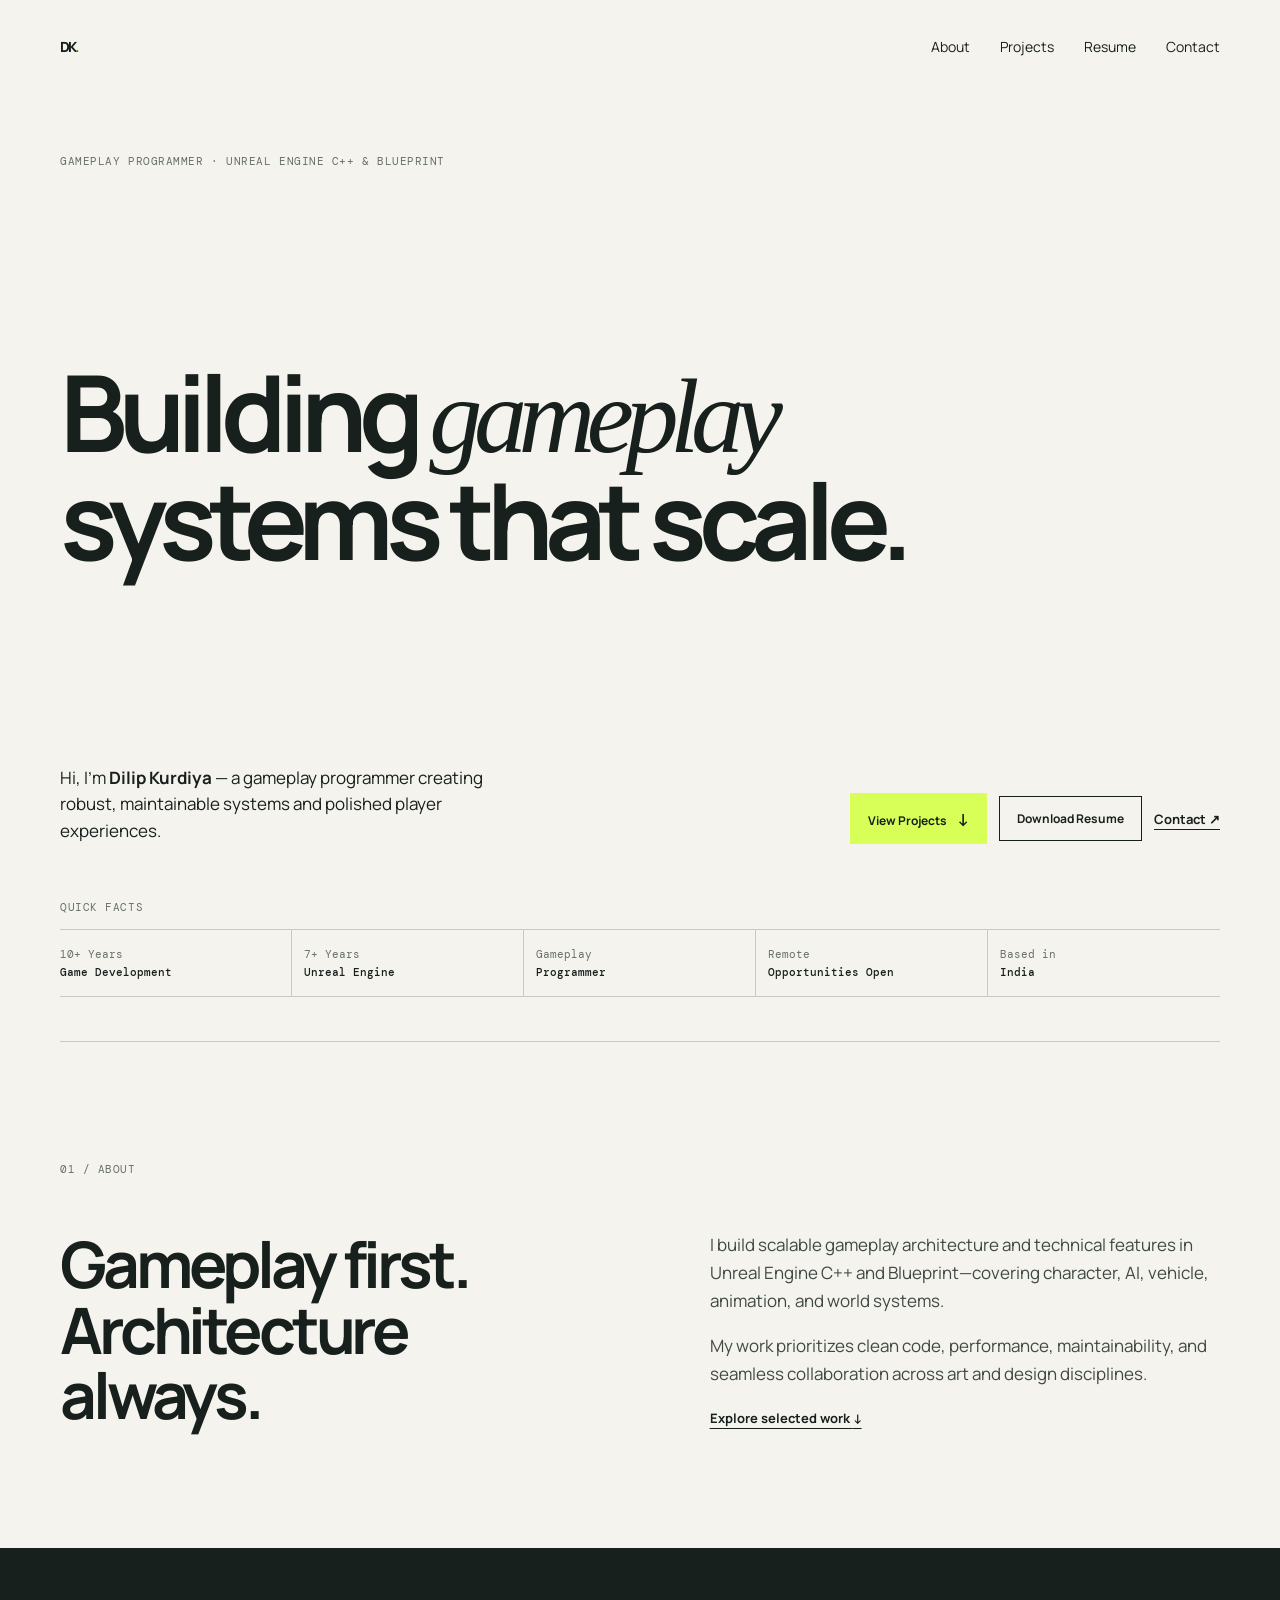
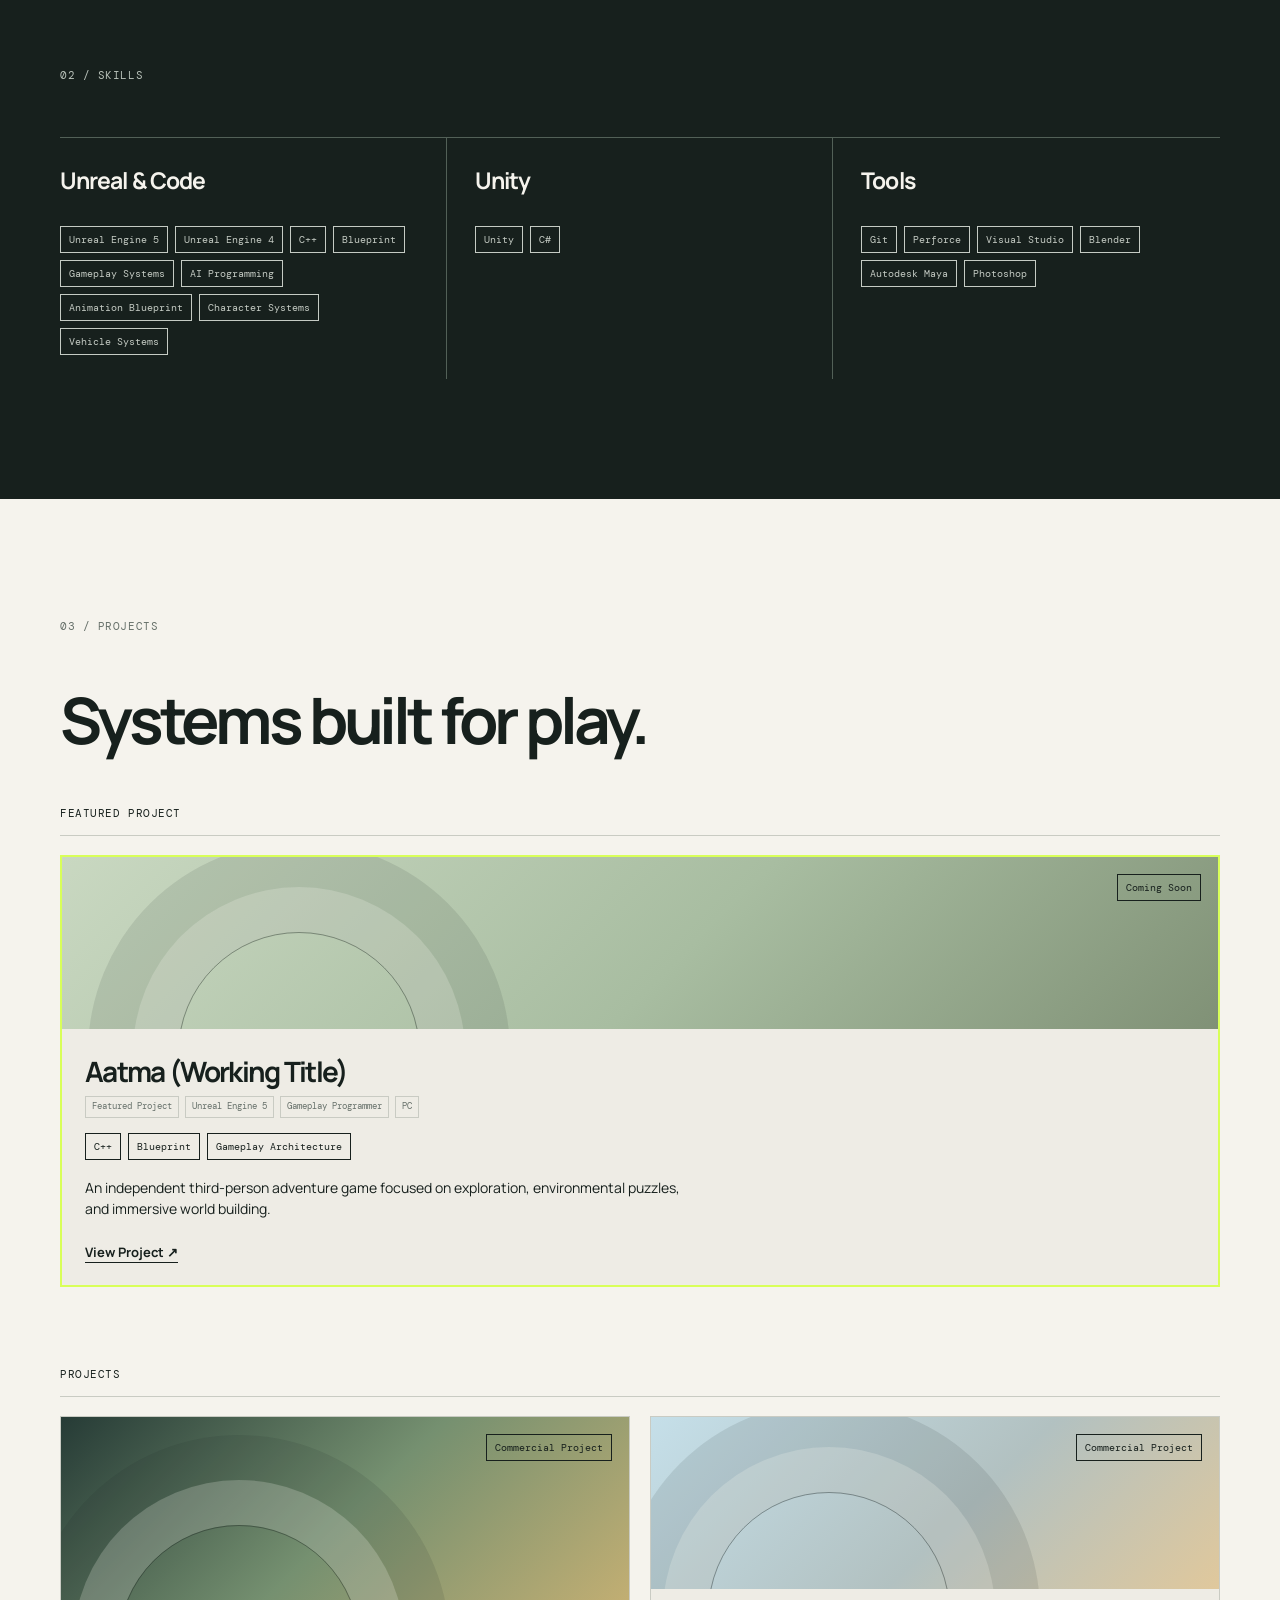
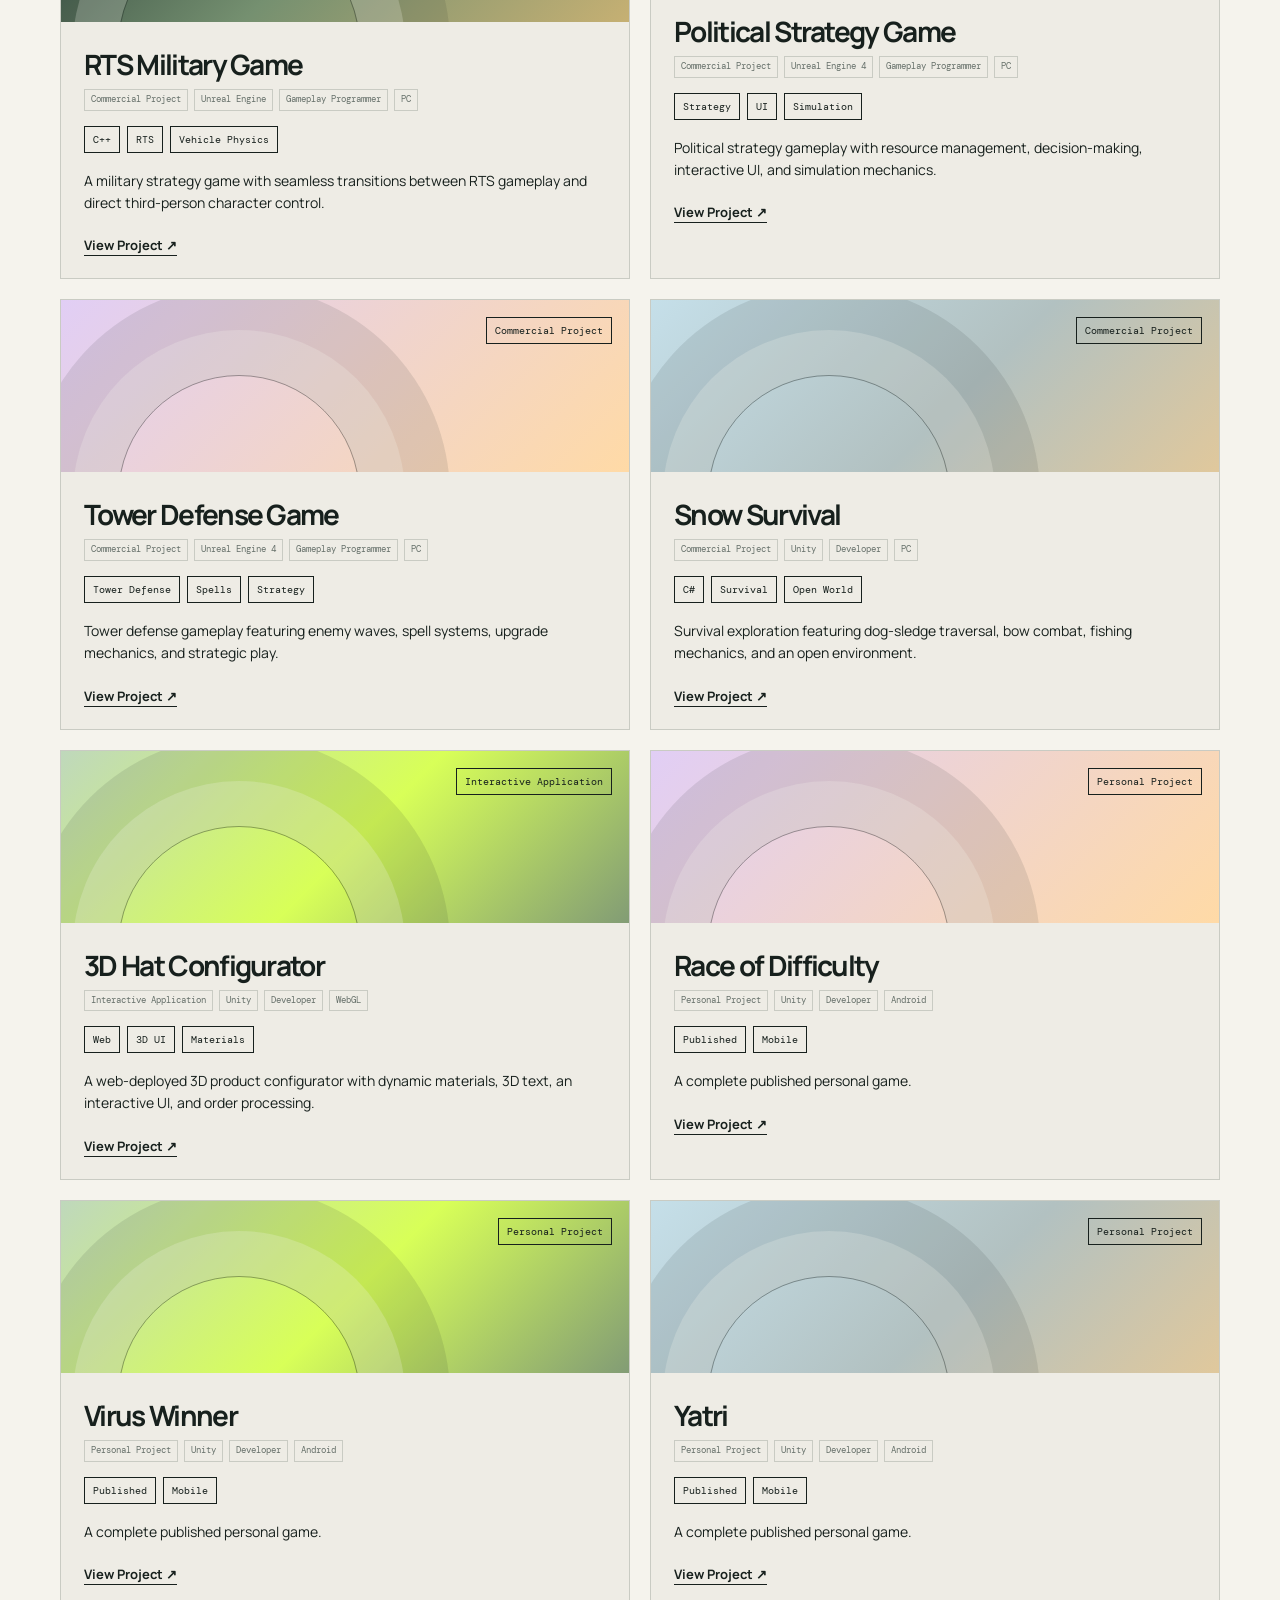
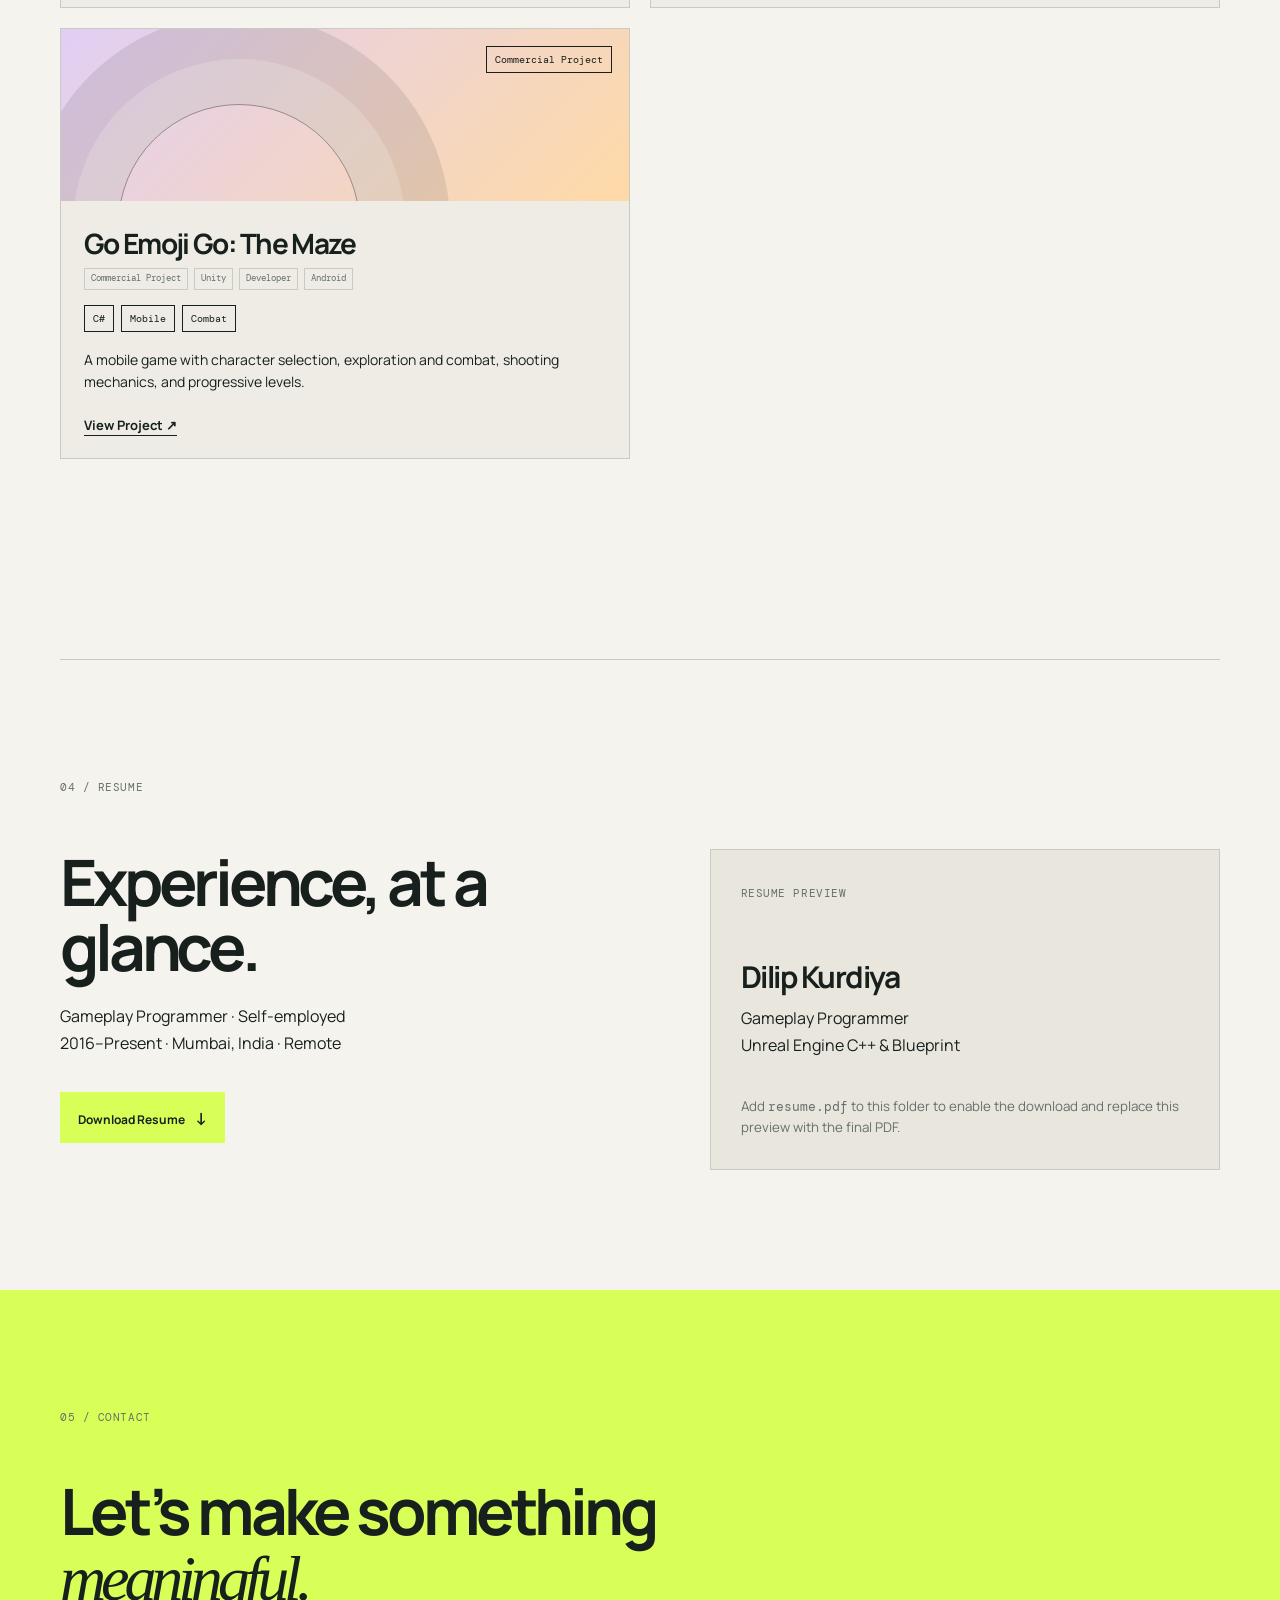
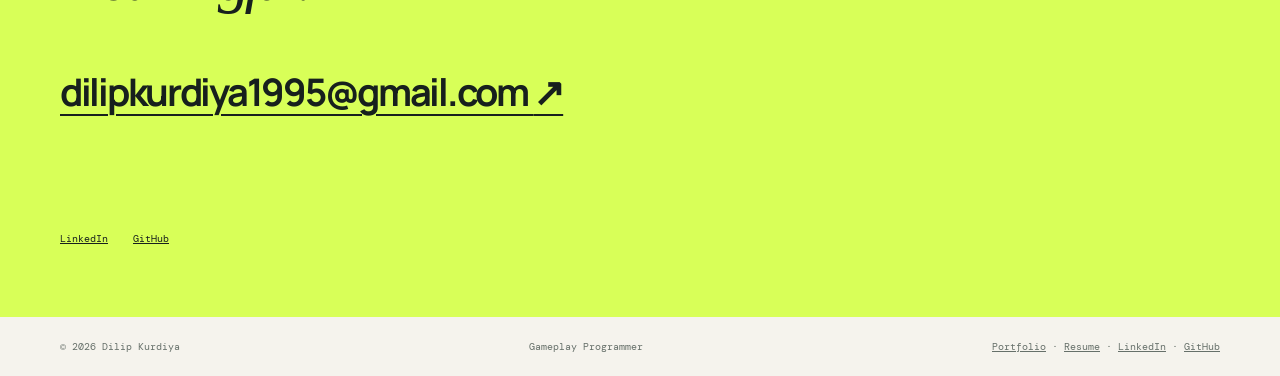
==== commit de9d6f7e: "Add files via upload" ====
--- a/index.html
+++ b/index.html
@@ -20,6 +20,6 @@
     <section class="skills section"><div class="wrap"><p class="eyebrow">02 / Skills</p><div class="skill-groups"><article><h3>Unreal &amp; Code</h3><div class="badges"><span>Unreal Engine 5</span><span>Unreal Engine 4</span><span>C++</span><span>Blueprint</span><span>Gameplay Systems</span><span>AI Programming</span><span>Animation Blueprint</span><span>Character Systems</span><span>Vehicle Systems</span></div></article><article><h3>Unity</h3><div class="badges"><span>Unity</span><span>C#</span></div></article><article><h3>Tools</h3><div class="badges"><span>Git</span><span>Perforce</span><span>Visual Studio</span><span>Blender</span><span>Autodesk Maya</span><span>Photoshop</span></div></article></div></div></section>
     <section id="projects" class="projects-section wrap section"><p class="eyebrow">03 / Projects</p><h2>Systems built for play.</h2><div id="project-groups"></div></section>
     <section id="resume" class="resume wrap section"><p class="eyebrow">04 / Resume</p><div class="resume-layout"><div><h2>Experience, at a glance.</h2><p>Gameplay Programmer · Self-employed<br>2016–Present · Mumbai, India · Remote</p><a class="button primary resume-download" href="resume.pdf" download>Download Resume <span>↓</span></a></div><div class="resume-preview"><span class="eyebrow">Resume Preview</span><h3>Dilip Kurdiya</h3><p>Gameplay Programmer<br>Unreal Engine C++ &amp; Blueprint</p><small>Add <code>resume.pdf</code> to this folder to enable the download and replace this preview with the final PDF.</small></div></div></section>
-    <section id="contact" class="contact"><div class="wrap"><p class="eyebrow">05 / Contact</p><h2>Let’s make something<br><em>meaningful.</em></h2><a class="email" href="mailto:your-email@example.com">your-email@example.com <span>↗</span></a><div class="socials"><a href="https://www.linkedin.com/in/dilipkurdiya" target="_blank" rel="noopener noreferrer">LinkedIn</a><a href="https://github.com/DilipKurdiya" target="_blank" rel="noopener noreferrer">GitHub</a></div></div></section>
+    <section id="contact" class="contact"><div class="wrap"><p class="eyebrow">05 / Contact</p><h2>Let’s make something<br><em>meaningful.</em></h2><a class="email" href="mailto:dilipkurdiya1995@gmail.com">dilipkurdiya1995@gmail.com <span>↗</span></a><div class="socials"><a href="https://www.linkedin.com/in/dilipkurdiya" target="_blank" rel="noopener noreferrer">LinkedIn</a><a href="https://github.com/DilipKurdiya" target="_blank" rel="noopener noreferrer">GitHub</a></div></div></section>
   </main><footer class="wrap"><span>© 2026 Dilip Kurdiya</span><span>Gameplay Programmer</span><span><a href="#projects">Portfolio</a> · <a href="#resume">Resume</a> · <a href="https://www.linkedin.com/in/dilipkurdiya">LinkedIn</a> · <a href="https://github.com/DilipKurdiya">GitHub</a></span></footer><script src="script.js"></script>
 </body></html>
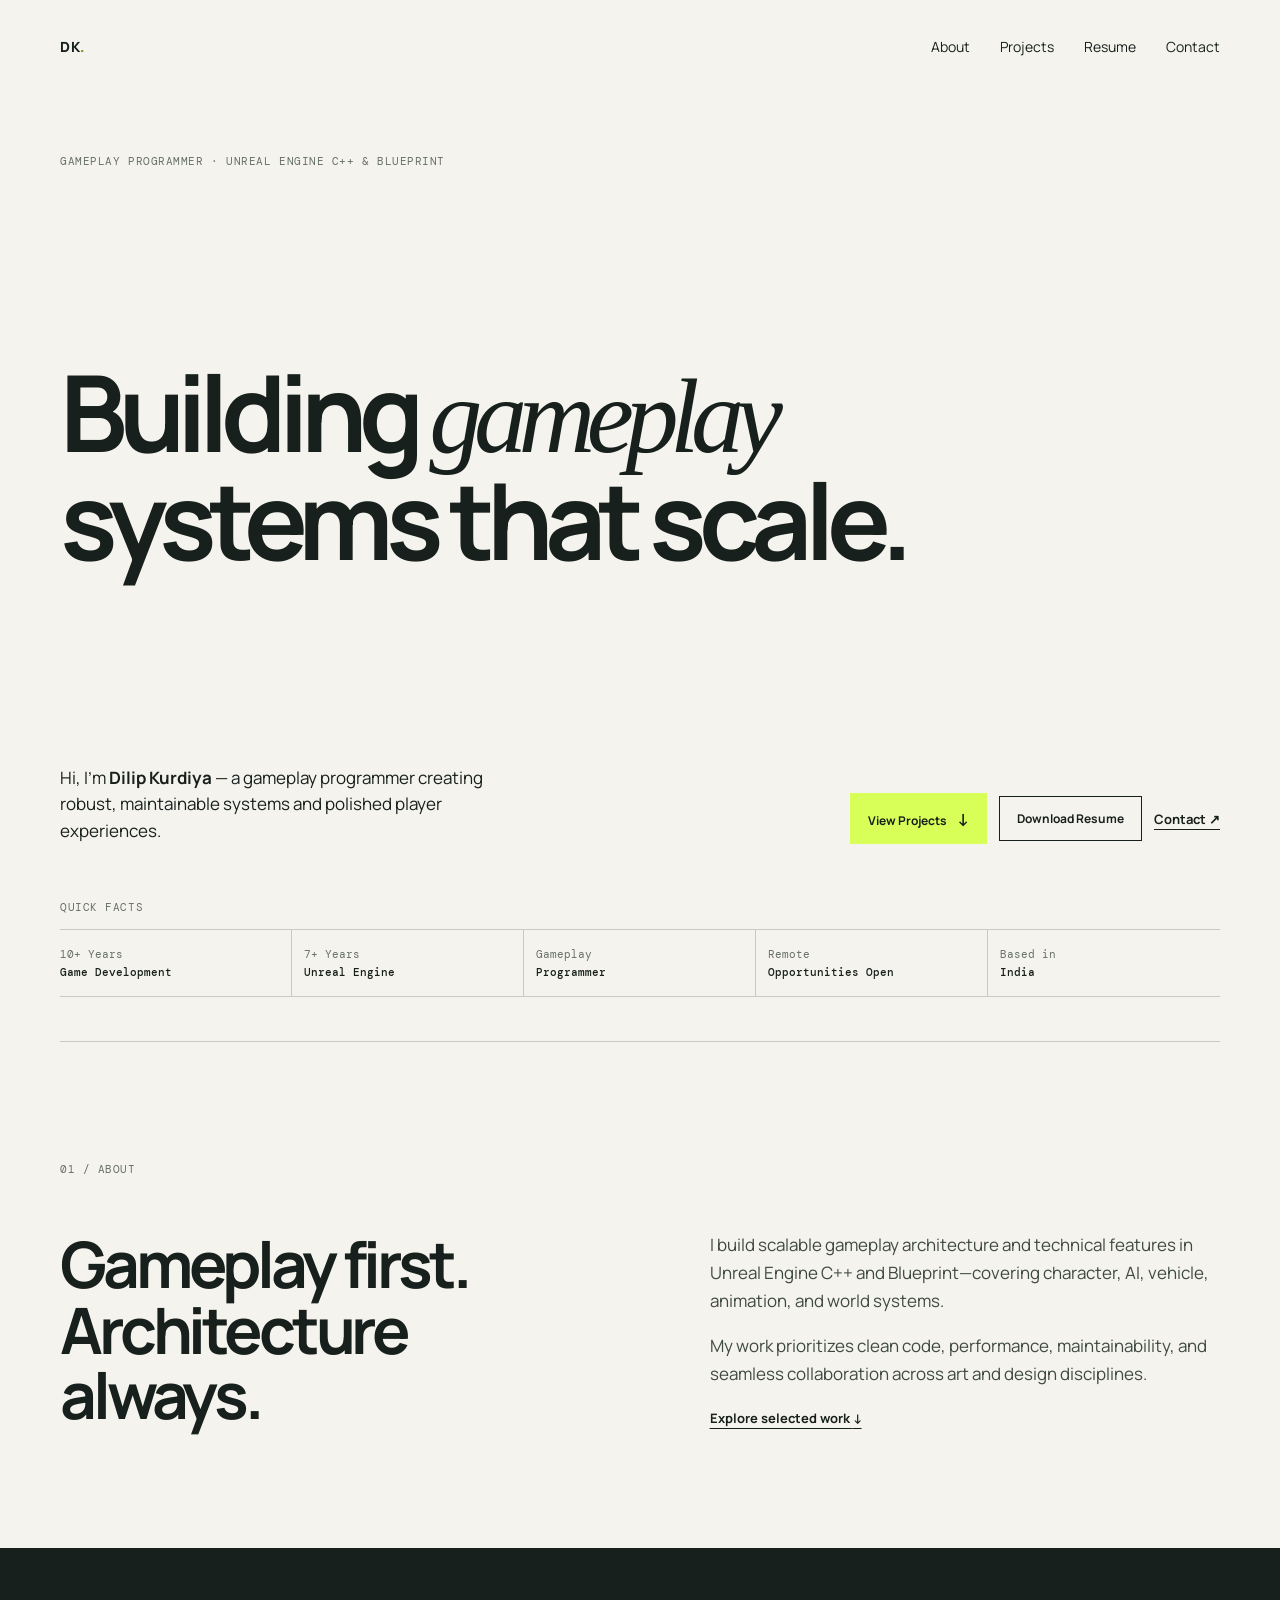
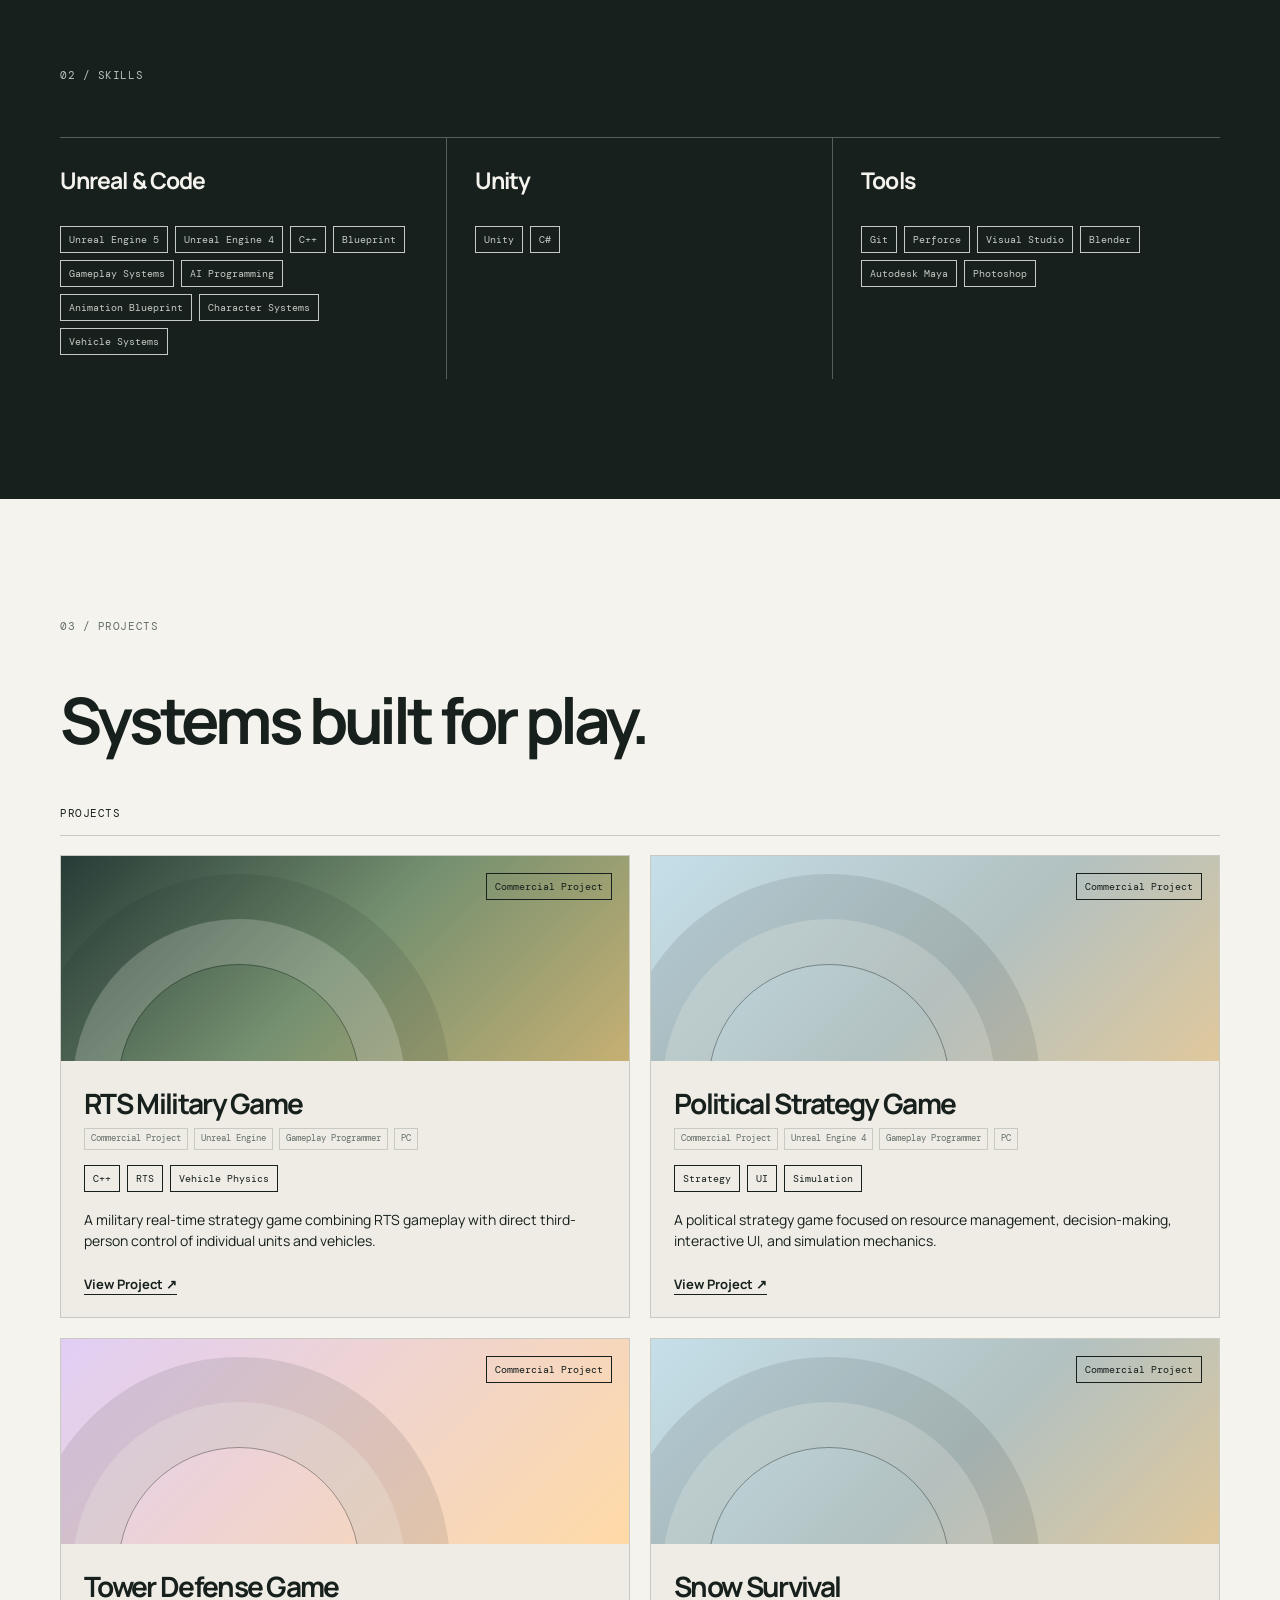
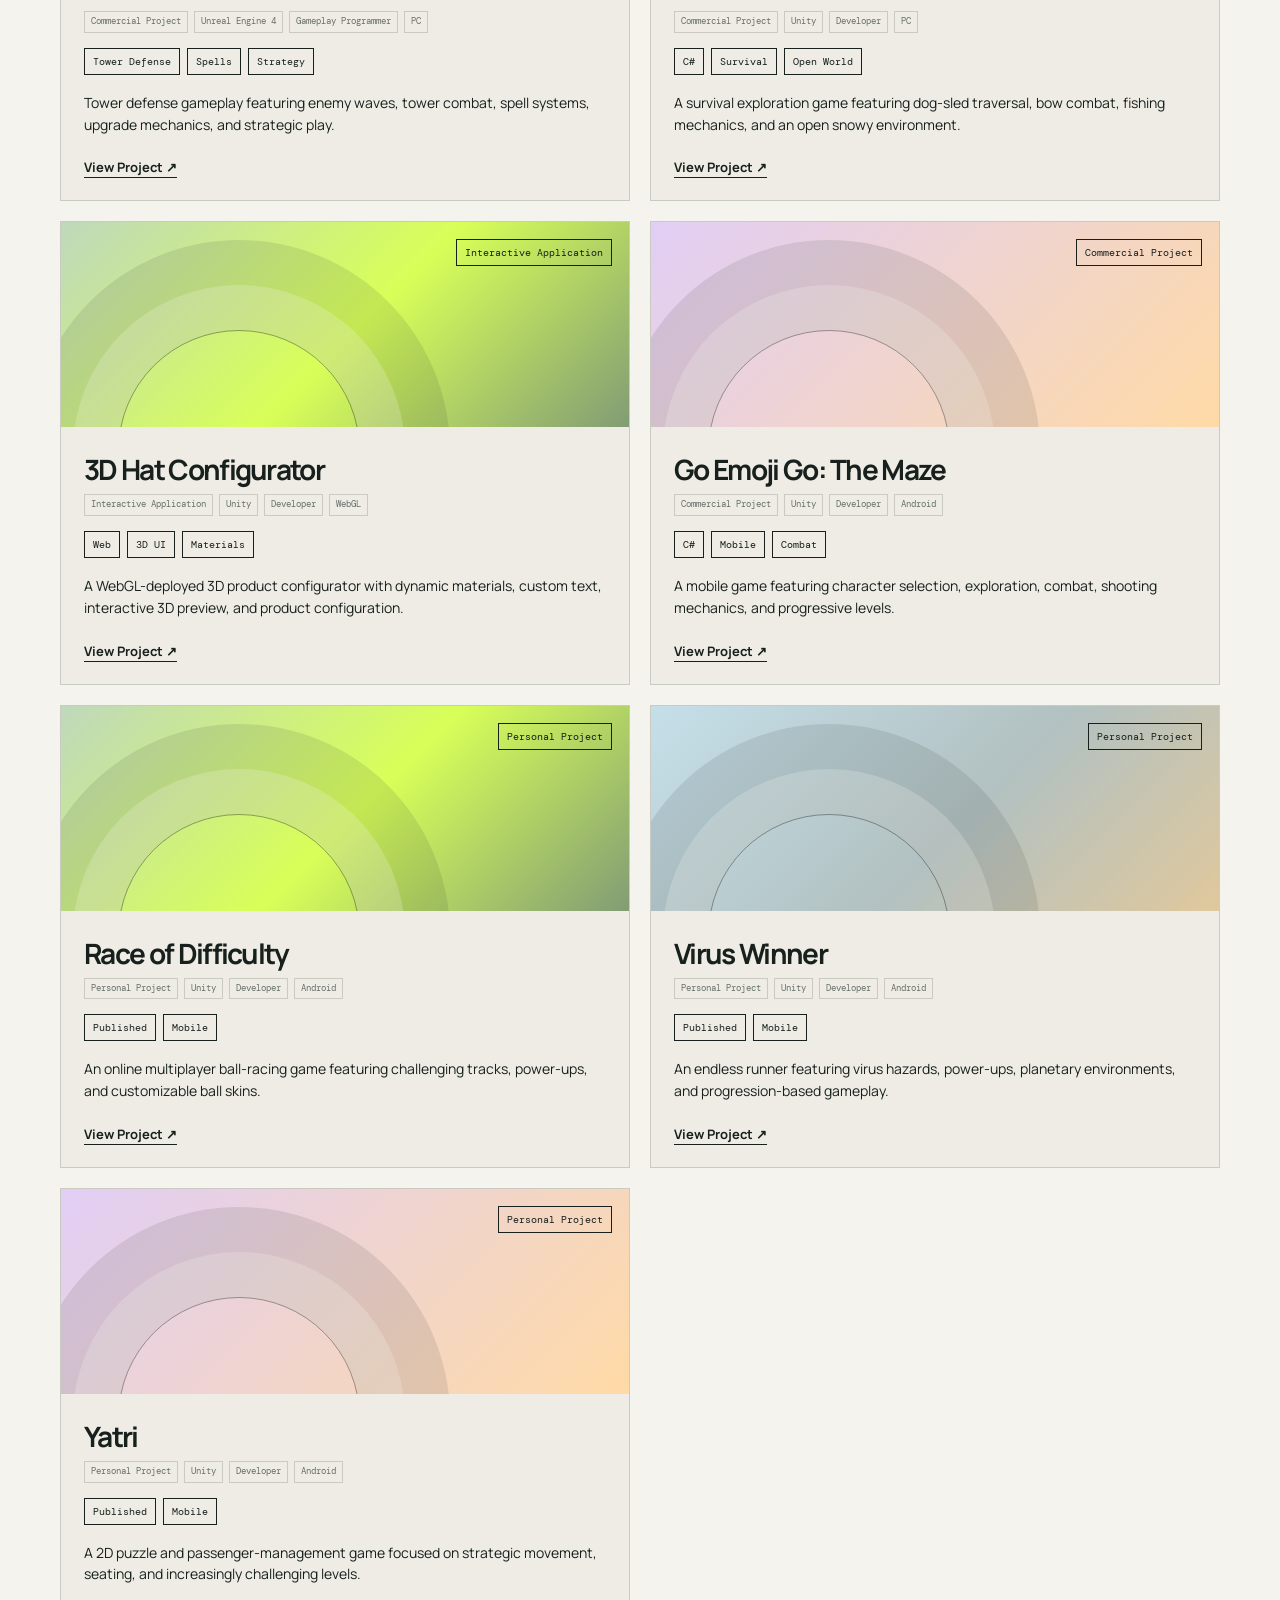
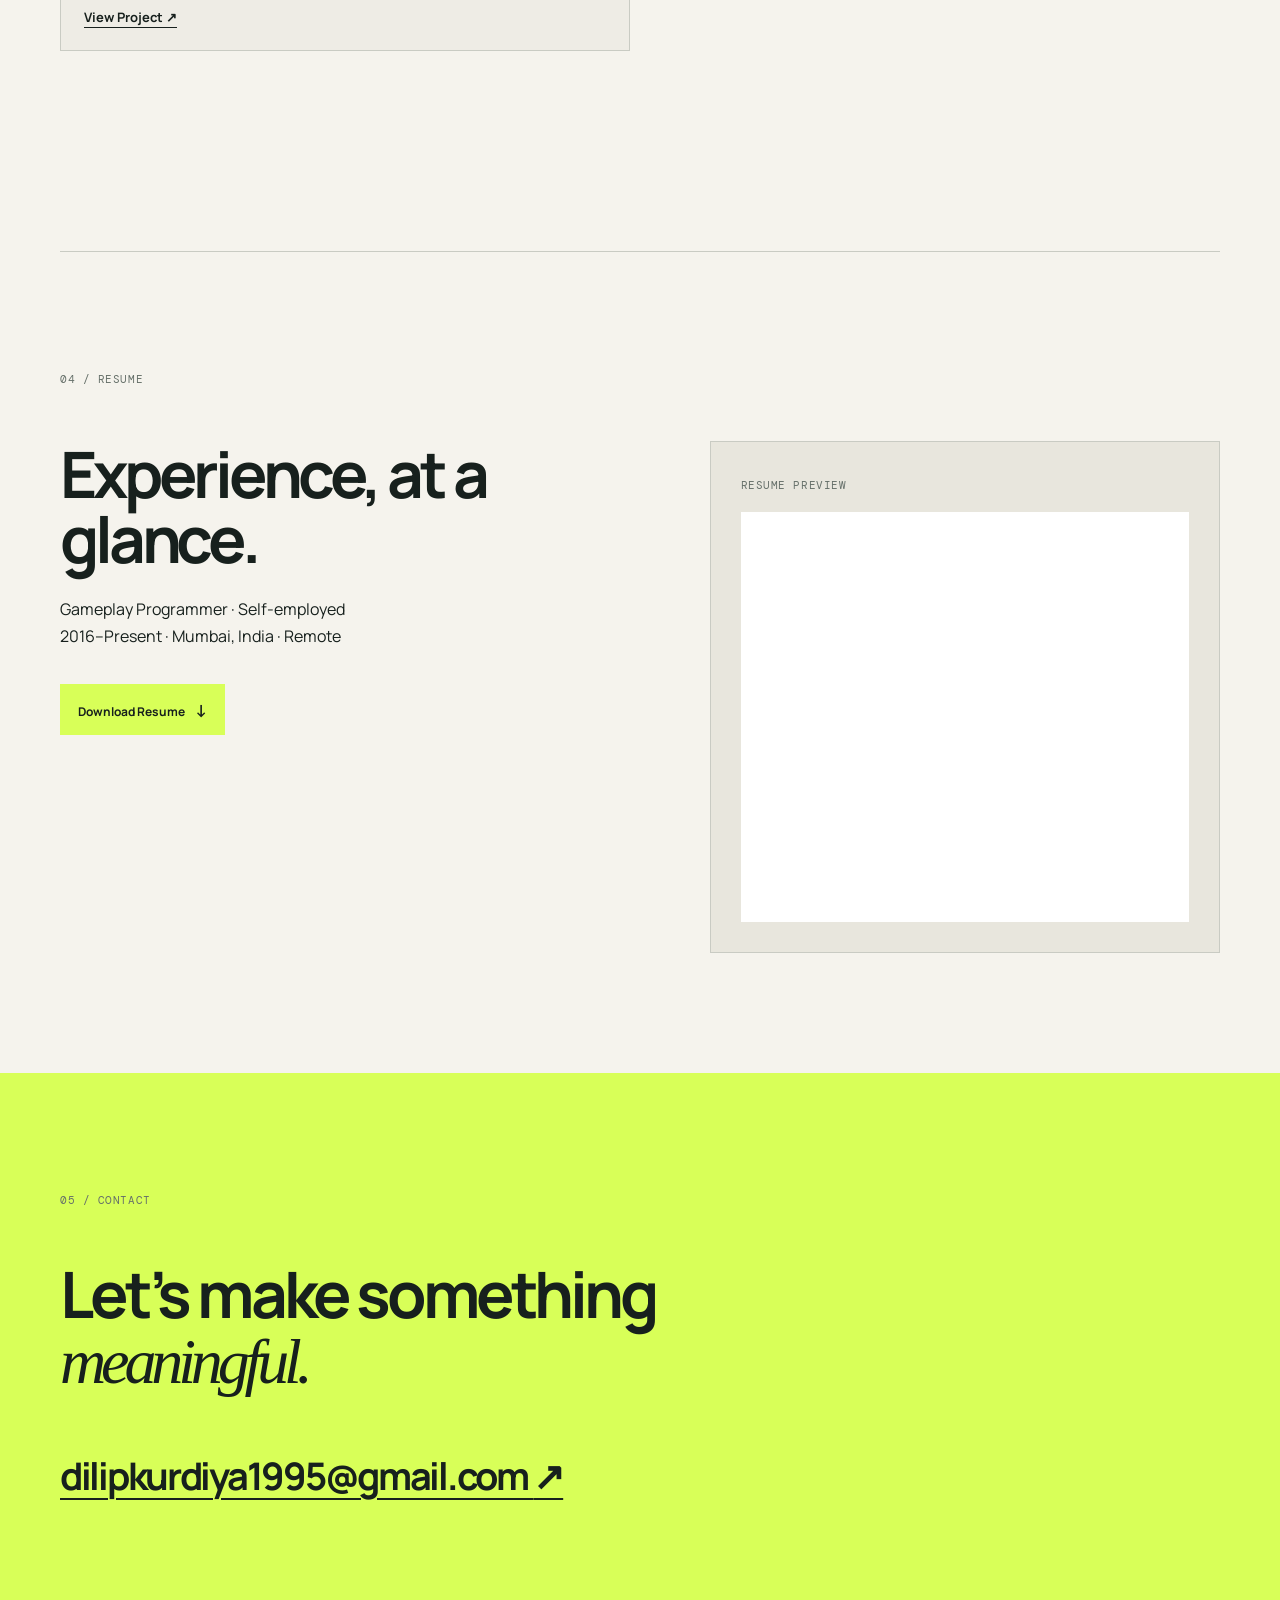
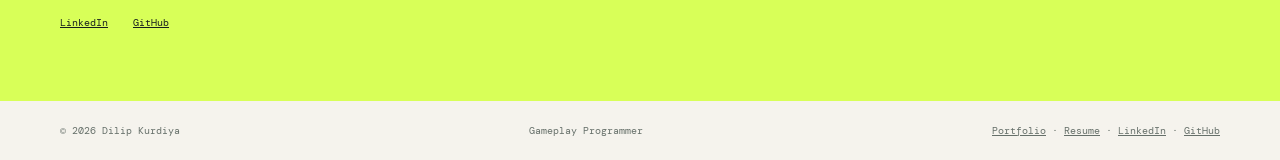
==== commit d2139830: "Add files via upload" ====
--- a/index.html
+++ b/index.html
@@ -8,7 +8,7 @@
   <link href="https://fonts.googleapis.com/css2?family=DM+Mono:wght@400;500&family=Manrope:wght@400;500;600;700;800&display=swap" rel="stylesheet"><link rel="stylesheet" href="styles.css">
 </head>
 <body>
-  <header class="nav wrap"><a class="logo" href="#home" aria-label="Dilip Kurdiya home">DK<span>.</span></a><button class="menu" aria-label="Open navigation" aria-expanded="false">Menu</button><nav aria-label="Main navigation"><a href="#about">About</a><a href="#projects">Projects</a><a href="#resume">Resume</a><a href="#contact">Contact</a></nav></header>
+  <header class="nav wrap"><a class="logo" href="#home" aria-label="Dilip Kurdiya home"><span class="monogram">DK</span><span>.</span></a><button class="menu" aria-label="Open navigation" aria-expanded="false">Menu</button><nav aria-label="Main navigation"><a href="#about">About</a><a href="#projects">Projects</a><a href="#resume">Resume</a><a href="#contact">Contact</a></nav></header>
   <main id="home">
     <section class="hero wrap">
       <p class="eyebrow">Gameplay Programmer · Unreal Engine C++ &amp; Blueprint</p>
@@ -19,7 +19,7 @@
     <section id="about" class="about wrap section"><p class="eyebrow">01 / About</p><div class="split"><h2>Gameplay first.<br>Architecture always.</h2><div><p>I build scalable gameplay architecture and technical features in Unreal Engine C++ and Blueprint—covering character, AI, vehicle, animation, and world systems.</p><p>My work prioritizes clean code, performance, maintainability, and seamless collaboration across art and design disciplines.</p><a class="text-link" href="#projects">Explore selected work <span>↓</span></a></div></div></section>
     <section class="skills section"><div class="wrap"><p class="eyebrow">02 / Skills</p><div class="skill-groups"><article><h3>Unreal &amp; Code</h3><div class="badges"><span>Unreal Engine 5</span><span>Unreal Engine 4</span><span>C++</span><span>Blueprint</span><span>Gameplay Systems</span><span>AI Programming</span><span>Animation Blueprint</span><span>Character Systems</span><span>Vehicle Systems</span></div></article><article><h3>Unity</h3><div class="badges"><span>Unity</span><span>C#</span></div></article><article><h3>Tools</h3><div class="badges"><span>Git</span><span>Perforce</span><span>Visual Studio</span><span>Blender</span><span>Autodesk Maya</span><span>Photoshop</span></div></article></div></div></section>
     <section id="projects" class="projects-section wrap section"><p class="eyebrow">03 / Projects</p><h2>Systems built for play.</h2><div id="project-groups"></div></section>
-    <section id="resume" class="resume wrap section"><p class="eyebrow">04 / Resume</p><div class="resume-layout"><div><h2>Experience, at a glance.</h2><p>Gameplay Programmer · Self-employed<br>2016–Present · Mumbai, India · Remote</p><a class="button primary resume-download" href="resume.pdf" download>Download Resume <span>↓</span></a></div><div class="resume-preview"><span class="eyebrow">Resume Preview</span><h3>Dilip Kurdiya</h3><p>Gameplay Programmer<br>Unreal Engine C++ &amp; Blueprint</p><small>Add <code>resume.pdf</code> to this folder to enable the download and replace this preview with the final PDF.</small></div></div></section>
+    <section id="resume" class="resume wrap section"><p class="eyebrow">04 / Resume</p><div class="resume-layout"><div><h2>Experience, at a glance.</h2><p>Gameplay Programmer · Self-employed<br>2016–Present · Mumbai, India · Remote</p><a class="button primary resume-download" href="resume.pdf" download>Download Resume <span>↓</span></a></div><div class="resume-preview"><span class="eyebrow">Resume Preview</span><iframe src="resume.pdf#view=FitH" title="Dilip Kurdiya resume preview" loading="lazy"></iframe></div></div></section>
     <section id="contact" class="contact"><div class="wrap"><p class="eyebrow">05 / Contact</p><h2>Let’s make something<br><em>meaningful.</em></h2><a class="email" href="mailto:dilipkurdiya1995@gmail.com">dilipkurdiya1995@gmail.com <span>↗</span></a><div class="socials"><a href="https://www.linkedin.com/in/dilipkurdiya" target="_blank" rel="noopener noreferrer">LinkedIn</a><a href="https://github.com/DilipKurdiya" target="_blank" rel="noopener noreferrer">GitHub</a></div></div></section>
   </main><footer class="wrap"><span>© 2026 Dilip Kurdiya</span><span>Gameplay Programmer</span><span><a href="#projects">Portfolio</a> · <a href="#resume">Resume</a> · <a href="https://www.linkedin.com/in/dilipkurdiya">LinkedIn</a> · <a href="https://github.com/DilipKurdiya">GitHub</a></span></footer><script src="script.js"></script>
 </body></html>
--- a/styles.css
+++ b/styles.css
@@ -5,3 +5,6 @@
 .project-card.rts-featured{grid-column:auto!important}.project-card.rts-featured .thumbnail{height:205px!important}.project-card.featured{border:2px solid var(--lime)}.project-card.featured .thumbnail{background:linear-gradient(135deg,#c9d8c1,#a8bda1 54%,#809176)}.card-metadata{display:flex;flex-wrap:wrap;gap:6px;margin:0 0 15px}.card-metadata span{font:9px "DM Mono",monospace;color:var(--muted);border:1px solid var(--line);padding:5px 6px;line-height:1.1}.detail-grid h3{font-size:24px;letter-spacing:-.04em;margin:35px 0 10px}.detail-grid h3+p{font-size:14px;margin-bottom:28px}.detail-grid h3~.eyebrow{margin-top:25px}
 .video-embed{position:relative;aspect-ratio:16/9;margin-top:16px;background:var(--ink)}.video-embed iframe{position:absolute;width:100%;height:100%;border:0;inset:0}
 @media(max-width:700px){.project-card.rts-featured .thumbnail{height:150px!important}}
+.project-card .thumbnail{height:205px}@media(max-width:700px){.project-card .thumbnail{height:150px}}
+.resume-preview iframe{display:block;width:100%;height:410px;border:0;margin-top:18px;background:#fff}
+.logo .monogram{color:inherit;letter-spacing:.5px}
